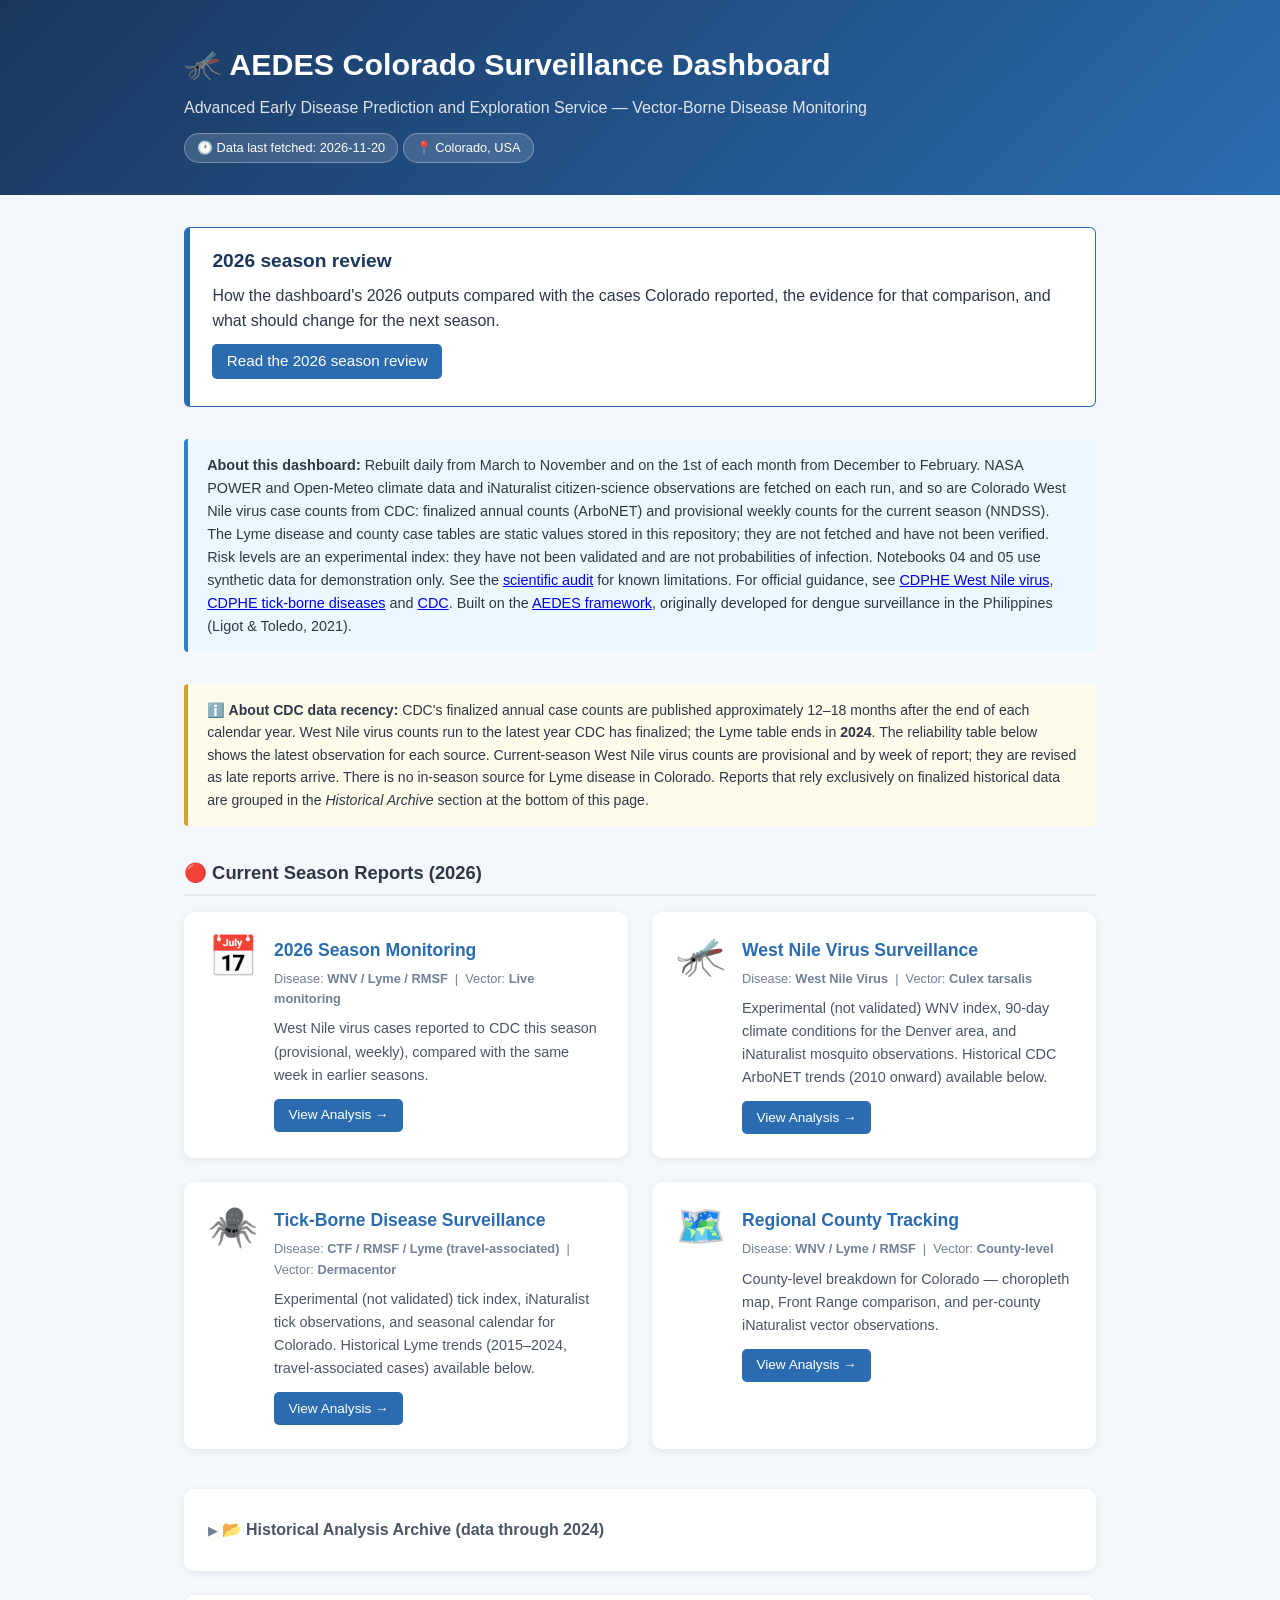
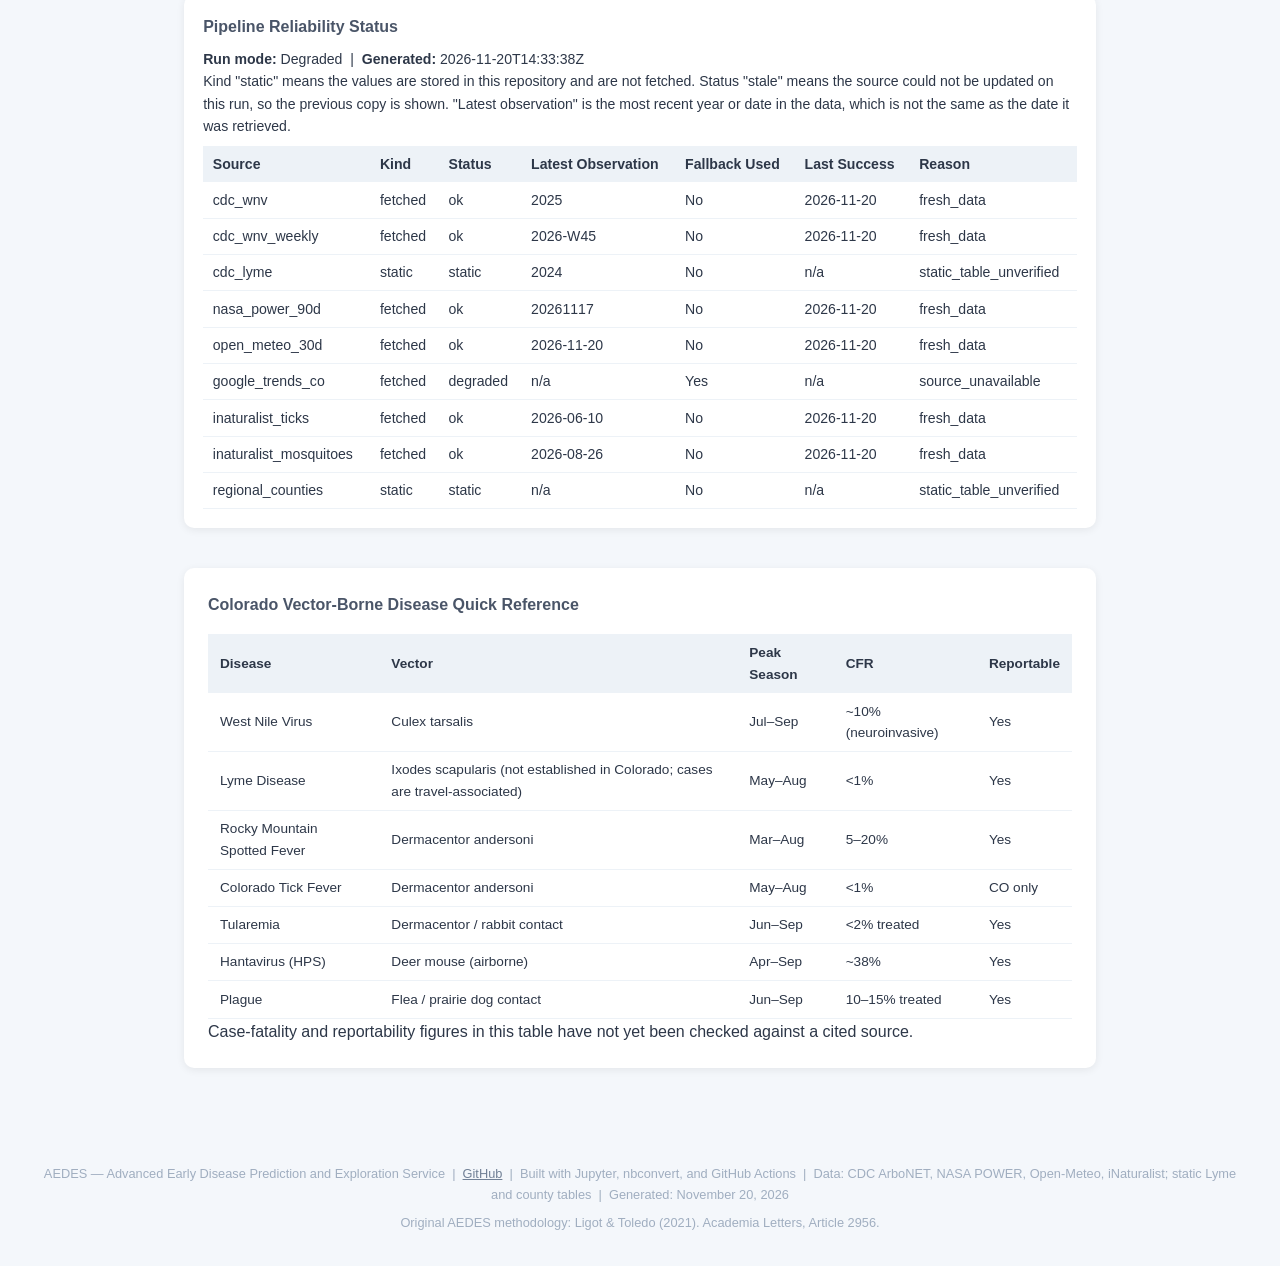
==== index.html @ 2377e475 "dashboard: automated update 236 [skip ci] cbe341d03da4ebc76ed6e91a0ad9309b06b47054" ====
<!DOCTYPE html>
<html lang="en">
<head>
  <meta charset="UTF-8">
  <meta name="viewport" content="width=device-width, initial-scale=1.0">
  <title>AEDES — Colorado Vector-Borne Disease Surveillance</title>
  <style>
    *, *::before, *::after { box-sizing: border-box; margin: 0; padding: 0; }

    body {
      font-family: -apple-system, BlinkMacSystemFont, 'Segoe UI', Roboto, sans-serif;
      background: #f4f7fb;
      color: #2d3748;
      line-height: 1.6;
    }

    header {
      background: linear-gradient(135deg, #1a365d 0%, #2b6cb0 100%);
      color: white;
      padding: 2.5rem 2rem 2rem;
    }
    header h1 { font-size: 1.9rem; font-weight: 700; }
    header p  { opacity: 0.85; margin-top: 0.4rem; font-size: 1rem; }
    .badge {
      display: inline-block;
      background: rgba(255,255,255,0.15);
      border: 1px solid rgba(255,255,255,0.3);
      border-radius: 20px;
      padding: 0.25rem 0.75rem;
      font-size: 0.8rem;
      margin-top: 0.75rem;
    }

    .container { max-width: 960px; margin: 0 auto; padding: 2rem 1.5rem; }

    .alert {
      background: #ebf8ff;
      border-left: 4px solid #3182ce;
      border-radius: 4px;
      padding: 0.9rem 1.2rem;
      margin-bottom: 2rem;
      font-size: 0.9rem;
    }

    .review-callout {
      background: white;
      border: 1px solid #2b6cb0;
      border-left-width: 6px;
      border-radius: 6px;
      padding: 1.1rem 1.4rem;
      margin-bottom: 2rem;
    }
    .review-callout h2 { font-size: 1.2rem; color: #1a365d; margin-bottom: 0.4rem; }
    .review-callout p { margin-bottom: 0.6rem; }
    .review-callout .btn { font-size: 0.95rem; }

    .data-note {
      background: #fffbeb;
      border-left: 4px solid #d69e2e;
      border-radius: 4px;
      padding: 0.9rem 1.2rem;
      margin-bottom: 2rem;
      font-size: 0.88rem;
    }

    .section-heading {
      font-size: 1.15rem;
      font-weight: 600;
      color: #2d3748;
      margin: 2rem 0 1rem;
      padding-bottom: 0.4rem;
      border-bottom: 2px solid #e2e8f0;
    }

    .grid { display: grid; grid-template-columns: repeat(auto-fill, minmax(400px, 1fr)); gap: 1.5rem; }

    .card {
      background: white;
      border-radius: 10px;
      box-shadow: 0 2px 8px rgba(0,0,0,0.07);
      display: flex;
      gap: 1rem;
      padding: 1.5rem;
      transition: box-shadow 0.2s;
    }
    .card:hover { box-shadow: 0 4px 16px rgba(0,0,0,0.13); }
    .card-archive { opacity: 0.88; border: 1px solid #e2e8f0; box-shadow: none; }
    .card-icon { font-size: 2.5rem; flex-shrink: 0; line-height: 1; }
    .card-body h2 { font-size: 1.1rem; margin-bottom: 0.3rem; }
    .card-body h2 a { color: #2b6cb0; text-decoration: none; }
    .card-body h2 a:hover { text-decoration: underline; }
    .card-body .meta { font-size: 0.8rem; color: #718096; margin-bottom: 0.5rem; }
    .card-body p { font-size: 0.9rem; color: #4a5568; margin-bottom: 0.75rem; }
    .archive-badge {
      display: inline-block;
      background: #faf5e4;
      border: 1px solid #d69e2e;
      border-radius: 12px;
      padding: 0.15rem 0.6rem;
      font-size: 0.78rem;
      color: #744210;
      margin-bottom: 0.5rem;
    }
    .btn {
      display: inline-block;
      background: #2b6cb0;
      color: white;
      padding: 0.35rem 0.9rem;
      border-radius: 5px;
      font-size: 0.85rem;
      text-decoration: none;
    }
    .btn:hover { background: #2c5282; }

    .no-data { color: #718096; font-style: italic; padding: 1rem 0; }

    .archive-section {
      margin-top: 2.5rem;
      background: white;
      border-radius: 10px;
      padding: 1.5rem;
      box-shadow: 0 2px 8px rgba(0,0,0,0.07);
    }
    .archive-section summary {
      cursor: pointer;
      list-style: none;
      padding: 0.25rem 0;
    }
    .archive-section summary::-webkit-details-marker { display: none; }
    .archive-section summary::before {
      content: '▶ ';
      font-size: 0.8em;
      color: #718096;
    }
    .archive-section[open] summary::before { content: '▼ '; }
    .archive-heading {
      display: inline;
      font-size: 1rem;
      font-weight: 600;
      color: #4a5568;
    }
    .archive-note {
      font-size: 0.85rem;
      color: #718096;
      margin: 0.75rem 0 1.25rem;
    }

    .disease-key {
      margin-top: 2.5rem;
      background: white;
      border-radius: 10px;
      padding: 1.5rem;
      box-shadow: 0 2px 8px rgba(0,0,0,0.07);
    }
    .reliability {
      margin-top: 1.5rem;
      background: white;
      border-radius: 10px;
      padding: 1.2rem;
      box-shadow: 0 2px 8px rgba(0,0,0,0.07);
      font-size: 0.88rem;
    }
    .reliability h3 { font-size: 1rem; margin-bottom: 0.5rem; color: #4a5568; }
    .reliability table { width: 100%; border-collapse: collapse; margin-top: 0.5rem; }
    .reliability th { background: #edf2f7; text-align: left; padding: 0.45rem 0.6rem; }
    .reliability td { padding: 0.4rem 0.6rem; border-bottom: 1px solid #edf2f7; }
    .disease-key h3 { font-size: 1rem; font-weight: 600; margin-bottom: 1rem; color: #4a5568; }
    .disease-key table { width: 100%; border-collapse: collapse; font-size: 0.85rem; }
    .disease-key th { background: #edf2f7; text-align: left; padding: 0.5rem 0.75rem; }
    .disease-key td { padding: 0.45rem 0.75rem; border-bottom: 1px solid #edf2f7; }

    footer {
      text-align: center;
      padding: 2rem;
      font-size: 0.8rem;
      color: #a0aec0;
      margin-top: 2rem;
    }
    footer a { color: #718096; }
  </style>
</head>
<body>

<header>
  <div class="container" style="padding-top:0; padding-bottom:0;">
    <h1>🦟 AEDES Colorado Surveillance Dashboard</h1>
    <p>Advanced Early Disease Prediction and Exploration Service — Vector-Borne Disease Monitoring</p>
    <span class="badge">🕐 Data last fetched: 2026-11-20</span>
    <span class="badge">📍 Colorado, USA</span>
  </div>
</header>

<div class="container">

  <section class="review-callout" aria-labelledby="season-review-heading">
    <h2 id="season-review-heading">2026 season review</h2>
    <p>How the dashboard's 2026 outputs compared with the cases Colorado reported, the evidence for
    that comparison, and what should change for the next season.</p>
    <p><a class="btn" href="2026-season-review.html">Read the 2026 season review</a></p>
  </section>

  <div class="alert">
    <strong>About this dashboard:</strong> Rebuilt daily from March to November and on the 1st of each month from December to February. NASA POWER and Open-Meteo climate data and
    iNaturalist citizen-science observations are fetched on each run, and so are Colorado West Nile virus
    case counts from CDC: finalized annual counts (ArboNET) and provisional weekly counts for the current
    season (NNDSS). The Lyme disease and county case tables are static values stored in this
    repository; they are not fetched and have not been verified.
    Risk levels are an experimental index: they have not been validated and are not probabilities of
    infection. Notebooks 04 and 05 use synthetic data for demonstration only.
    See the <a href="https://github.com/mgifford/aedesproject-uif/blob/main/docs/SCIENTIFIC-AUDIT.md">scientific audit</a> for known limitations.
    For official guidance, see
    <a href="https://cdphe.colorado.gov/communicable/animal-related-diseases/west-nile-virus">CDPHE West Nile virus</a>,
    <a href="https://cdphe.colorado.gov/communicable/animal-related-diseases/tick-borne-diseases">CDPHE tick-borne diseases</a>
    and <a href="https://www.cdc.gov/west-nile-virus/index.html">CDC</a>.
    Built on the <a href="https://github.com/mgifford/aedesproject-uif">AEDES framework</a>,
    originally developed for dengue surveillance in the Philippines (Ligot &amp; Toledo, 2021).
  </div>

  <div class="data-note">
    <strong>ℹ️ About CDC data recency:</strong>
    CDC's finalized annual case counts are published approximately 12–18 months after the end of each
    calendar year. West Nile virus counts run to the latest year CDC has finalized; the Lyme table ends in
    <strong>2024</strong>. The reliability table below shows the latest observation for each source.
    Current-season West Nile virus counts are provisional and by week of report; they are revised as late
    reports arrive. There is no in-season source for Lyme disease in Colorado.
    Reports that rely exclusively on finalized historical data are grouped in the
    <em>Historical Archive</em> section at the bottom of this page.
  </div>

  <h2 class="section-heading">🔴 Current Season Reports (2026)</h2>
  <div class="grid">
    
        <div class="card">
          <div class="card-icon">📅</div>
          <div class="card-body">
            <h2><a href="notebooks/06_current_season_monitoring.html">2026 Season Monitoring</a></h2>
            <p class="meta">Disease: <strong>WNV / Lyme / RMSF</strong> &nbsp;|&nbsp; Vector: <strong>Live monitoring</strong></p>
            
            <p>West Nile virus cases reported to CDC this season (provisional, weekly), compared with the same week in earlier seasons.</p>
            <a href="notebooks/06_current_season_monitoring.html" class="btn">View Analysis →</a>
          </div>
        </div>

        <div class="card">
          <div class="card-icon">🦟</div>
          <div class="card-body">
            <h2><a href="notebooks/01_west_nile_virus_surveillance.html">West Nile Virus Surveillance</a></h2>
            <p class="meta">Disease: <strong>West Nile Virus</strong> &nbsp;|&nbsp; Vector: <strong>Culex tarsalis</strong></p>
            
            <p>Experimental (not validated) WNV index, 90-day climate conditions for the Denver area, and iNaturalist mosquito observations. Historical CDC ArboNET trends (2010 onward) available below.</p>
            <a href="notebooks/01_west_nile_virus_surveillance.html" class="btn">View Analysis →</a>
          </div>
        </div>

        <div class="card">
          <div class="card-icon">🕷️</div>
          <div class="card-body">
            <h2><a href="notebooks/02_tick_disease_surveillance.html">Tick-Borne Disease Surveillance</a></h2>
            <p class="meta">Disease: <strong>CTF / RMSF / Lyme (travel-associated)</strong> &nbsp;|&nbsp; Vector: <strong>Dermacentor</strong></p>
            
            <p>Experimental (not validated) tick index, iNaturalist tick observations, and seasonal calendar for Colorado. Historical Lyme trends (2015–2024, travel-associated cases) available below.</p>
            <a href="notebooks/02_tick_disease_surveillance.html" class="btn">View Analysis →</a>
          </div>
        </div>

        <div class="card">
          <div class="card-icon">🗺️</div>
          <div class="card-body">
            <h2><a href="notebooks/07_regional_tracking.html">Regional County Tracking</a></h2>
            <p class="meta">Disease: <strong>WNV / Lyme / RMSF</strong> &nbsp;|&nbsp; Vector: <strong>County-level</strong></p>
            
            <p>County-level breakdown for Colorado — choropleth map, Front Range comparison, and per-county iNaturalist vector observations.</p>
            <a href="notebooks/07_regional_tracking.html" class="btn">View Analysis →</a>
          </div>
        </div>
  </div>

  
  <section aria-label="Historical analysis archive">
    <details class="archive-section">
      <summary>
        <h2 class="archive-heading">📂 Historical Analysis Archive (data through 2024)</h2>
      </summary>
      <p class="archive-note">
        These notebooks use CDC finalized annual case data, which is published with a 12–18 month lag.
        The most recent finalized year is <strong>2024</strong>.
        They are preserved here for historical context and methodological reference.
      </p>
      <div class="grid">
        
        <div class="card  card-archive">
          <div class="card-icon">🌡️</div>
          <div class="card-body">
            <h2><a href="notebooks/04_climate_disease_correlation.html">Climate–Disease Correlation</a></h2>
            <p class="meta">Disease: <strong>WNV / Lyme</strong> &nbsp;|&nbsp; Vector: <strong>Climate-driven</strong></p>
            <span class="archive-badge">📂 Historical data (through 2024)</span>
            <p>Feature engineering with Growing Degree Days, winter survival risk, and correlation between climate variables and disease incidence.</p>
            <a href="notebooks/04_climate_disease_correlation.html" class="btn">View Analysis →</a>
          </div>
        </div>

        <div class="card  card-archive">
          <div class="card-icon">📈</div>
          <div class="card-body">
            <h2><a href="notebooks/05_climate_change_impact_analysis.html">Climate Change Impact Analysis</a></h2>
            <p class="meta">Disease: <strong>WNV / Lyme / RMSF</strong> &nbsp;|&nbsp; Vector: <strong>Multi-vector</strong></p>
            <span class="archive-badge">📂 Historical data (through 2024)</span>
            <p>Long-term climate trends, projected vector range expansion, and future risk scoring under warming scenarios.</p>
            <a href="notebooks/05_climate_change_impact_analysis.html" class="btn">View Analysis →</a>
          </div>
        </div>

        <div class="card  card-archive">
          <div class="card-icon">📊</div>
          <div class="card-body">
            <h2><a href="notebooks/09_model_validation_report.html">09 Model Validation Report</a></h2>
            <p class="meta">Disease: <strong>Unknown</strong> &nbsp;|&nbsp; Vector: <strong>Unknown</strong></p>
            <span class="archive-badge">📂 Historical data (through 2024)</span>
            <p>Surveillance analysis notebook.</p>
            <a href="notebooks/09_model_validation_report.html" class="btn">View Analysis →</a>
          </div>
        </div>

        <div class="card  card-archive">
          <div class="card-icon">📊</div>
          <div class="card-body">
            <h2><a href="notebooks/08_comprehensive_surveillance_dashboard.html">08 Comprehensive Surveillance Dashboard</a></h2>
            <p class="meta">Disease: <strong>Unknown</strong> &nbsp;|&nbsp; Vector: <strong>Unknown</strong></p>
            <span class="archive-badge">📂 Historical data (through 2024)</span>
            <p>Surveillance analysis notebook.</p>
            <a href="notebooks/08_comprehensive_surveillance_dashboard.html" class="btn">View Analysis →</a>
          </div>
        </div>

        <div class="card  card-archive">
          <div class="card-icon">📊</div>
          <div class="card-body">
            <h2><a href="notebooks/03_multi_disease_dashboard.html">03 Multi Disease Dashboard</a></h2>
            <p class="meta">Disease: <strong>Unknown</strong> &nbsp;|&nbsp; Vector: <strong>Unknown</strong></p>
            <span class="archive-badge">📂 Historical data (through 2024)</span>
            <p>Surveillance analysis notebook.</p>
            <a href="notebooks/03_multi_disease_dashboard.html" class="btn">View Analysis →</a>
          </div>
        </div>
      </div>
    </details>
  </section>


  
  <div class="reliability">
    <h3>Pipeline Reliability Status</h3>
    <p><strong>Run mode:</strong> Degraded &nbsp;|&nbsp; <strong>Generated:</strong> 2026-11-20T14:33:38Z</p>
    <p>Kind "static" means the values are stored in this repository and are not fetched. Status "stale" means
    the source could not be updated on this run, so the previous copy is shown. "Latest observation" is the
    most recent year or date in the data, which is not the same as the date it was retrieved.</p>
    <table>
      <thead>
        <tr>
          <th>Source</th>
          <th>Kind</th>
          <th>Status</th>
          <th>Latest Observation</th>
          <th>Fallback Used</th>
          <th>Last Success</th>
          <th>Reason</th>
        </tr>
      </thead>
      <tbody>
        <tr><td>cdc_wnv</td><td>fetched</td><td>ok</td><td>2025</td><td>No</td><td>2026-11-20</td><td>fresh_data</td></tr>
<tr><td>cdc_wnv_weekly</td><td>fetched</td><td>ok</td><td>2026-W45</td><td>No</td><td>2026-11-20</td><td>fresh_data</td></tr>
<tr><td>cdc_lyme</td><td>static</td><td>static</td><td>2024</td><td>No</td><td>n/a</td><td>static_table_unverified</td></tr>
<tr><td>nasa_power_90d</td><td>fetched</td><td>ok</td><td>20261117</td><td>No</td><td>2026-11-20</td><td>fresh_data</td></tr>
<tr><td>open_meteo_30d</td><td>fetched</td><td>ok</td><td>2026-11-20</td><td>No</td><td>2026-11-20</td><td>fresh_data</td></tr>
<tr><td>google_trends_co</td><td>fetched</td><td>degraded</td><td>n/a</td><td>Yes</td><td>n/a</td><td>source_unavailable</td></tr>
<tr><td>inaturalist_ticks</td><td>fetched</td><td>ok</td><td>2026-06-10</td><td>No</td><td>2026-11-20</td><td>fresh_data</td></tr>
<tr><td>inaturalist_mosquitoes</td><td>fetched</td><td>ok</td><td>2026-08-26</td><td>No</td><td>2026-11-20</td><td>fresh_data</td></tr>
<tr><td>regional_counties</td><td>static</td><td>static</td><td>n/a</td><td>No</td><td>n/a</td><td>static_table_unverified</td></tr>
      </tbody>
    </table>
  </div>


  <div class="disease-key">
    <h3>Colorado Vector-Borne Disease Quick Reference</h3>
    <table>
      <thead>
        <tr>
          <th>Disease</th>
          <th>Vector</th>
          <th>Peak Season</th>
          <th>CFR</th>
          <th>Reportable</th>
        </tr>
      </thead>
      <tbody>
        <tr><td>West Nile Virus</td><td>Culex tarsalis</td><td>Jul–Sep</td><td>~10% (neuroinvasive)</td><td>Yes</td></tr>
        <tr><td>Lyme Disease</td><td>Ixodes scapularis (not established in Colorado; cases are travel-associated)</td><td>May–Aug</td><td>&lt;1%</td><td>Yes</td></tr>
        <tr><td>Rocky Mountain Spotted Fever</td><td>Dermacentor andersoni</td><td>Mar–Aug</td><td>5–20%</td><td>Yes</td></tr>
        <tr><td>Colorado Tick Fever</td><td>Dermacentor andersoni</td><td>May–Aug</td><td>&lt;1%</td><td>CO only</td></tr>
        <tr><td>Tularemia</td><td>Dermacentor / rabbit contact</td><td>Jun–Sep</td><td>&lt;2% treated</td><td>Yes</td></tr>
        <tr><td>Hantavirus (HPS)</td><td>Deer mouse (airborne)</td><td>Apr–Sep</td><td>~38%</td><td>Yes</td></tr>
        <tr><td>Plague</td><td>Flea / prairie dog contact</td><td>Jun–Sep</td><td>10–15% treated</td><td>Yes</td></tr>
      </tbody>
    </table>
    <p>Case-fatality and reportability figures in this table have not yet been checked against a cited source.</p>
  </div>

</div>

<footer>
  <p>
    AEDES — Advanced Early Disease Prediction and Exploration Service &nbsp;|&nbsp;
    <a href="https://github.com/mgifford/aedesproject-uif">GitHub</a> &nbsp;|&nbsp;
    Built with Jupyter, nbconvert, and GitHub Actions &nbsp;|&nbsp;
    Data: CDC ArboNET, NASA POWER, Open-Meteo, iNaturalist; static Lyme and county tables &nbsp;|&nbsp;
    Generated: November 20, 2026
  </p>
  <p style="margin-top:0.5rem;">
    Original AEDES methodology: Ligot &amp; Toledo (2021). Academia Letters, Article 2956.
  </p>
</footer>

</body>
</html>
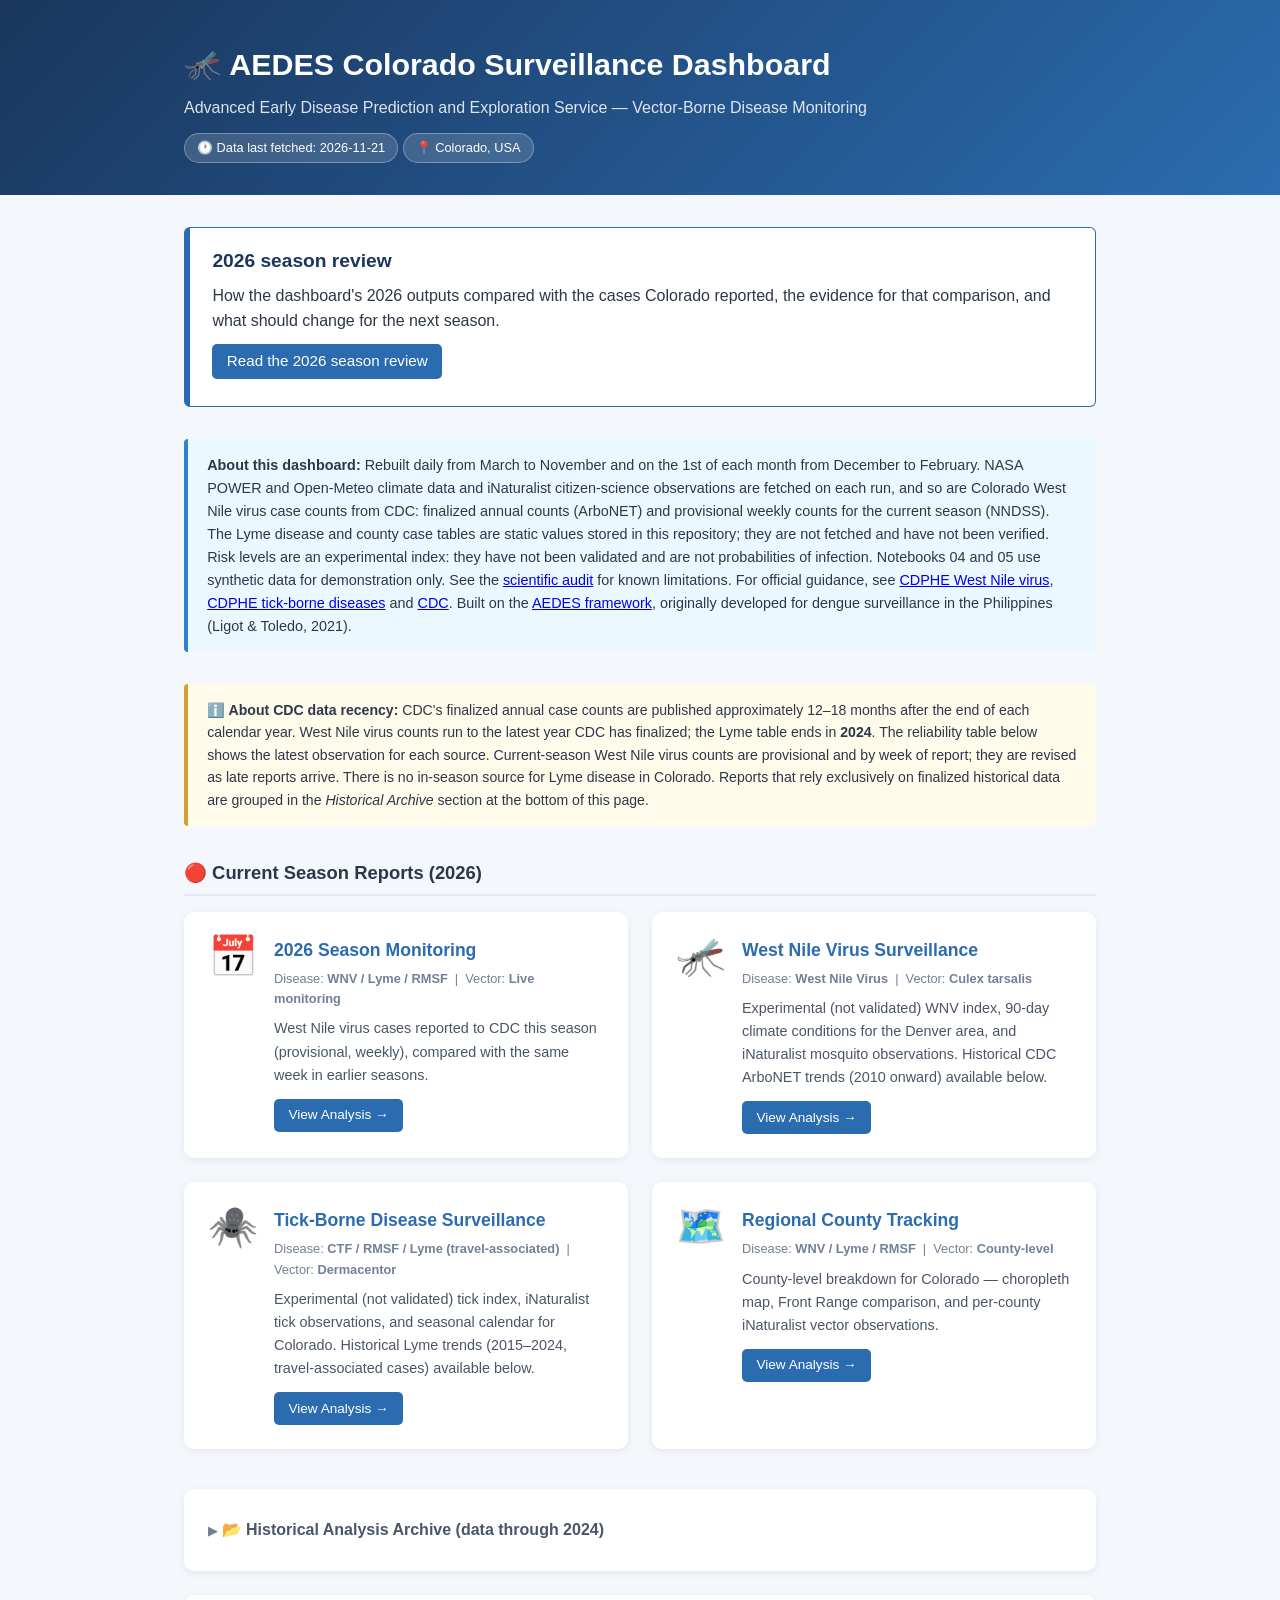
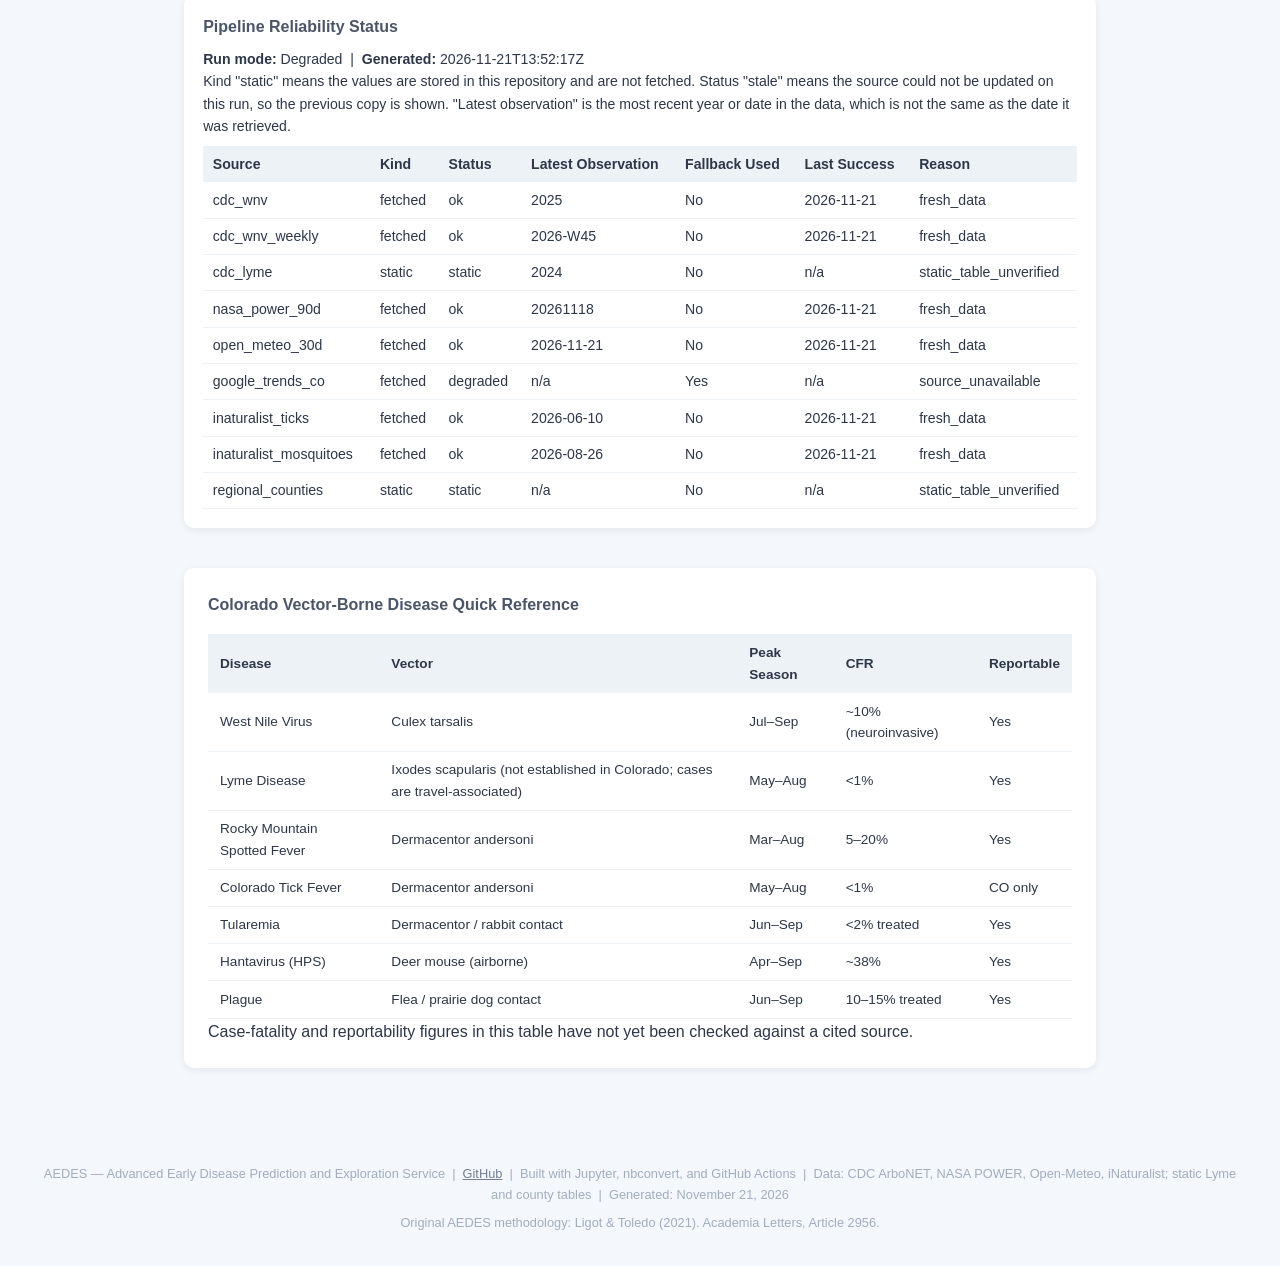
==== commit d9aba809: "dashboard: automated update 237 [skip ci] 243abec90b4375eb1d9e119121f87f384f97b329" ====
--- a/index.html
+++ b/index.html
@@ -185,7 +185,7 @@
   <div class="container" style="padding-top:0; padding-bottom:0;">
     <h1>🦟 AEDES Colorado Surveillance Dashboard</h1>
     <p>Advanced Early Disease Prediction and Exploration Service — Vector-Borne Disease Monitoring</p>
-    <span class="badge">🕐 Data last fetched: 2026-11-20</span>
+    <span class="badge">🕐 Data last fetched: 2026-11-21</span>
     <span class="badge">📍 Colorado, USA</span>
   </div>
 </header>
@@ -313,6 +313,28 @@
         <div class="card  card-archive">
           <div class="card-icon">📊</div>
           <div class="card-body">
+            <h2><a href="notebooks/03_multi_disease_dashboard.html">03 Multi Disease Dashboard</a></h2>
+            <p class="meta">Disease: <strong>Unknown</strong> &nbsp;|&nbsp; Vector: <strong>Unknown</strong></p>
+            <span class="archive-badge">📂 Historical data (through 2024)</span>
+            <p>Surveillance analysis notebook.</p>
+            <a href="notebooks/03_multi_disease_dashboard.html" class="btn">View Analysis →</a>
+          </div>
+        </div>
+
+        <div class="card  card-archive">
+          <div class="card-icon">📊</div>
+          <div class="card-body">
+            <h2><a href="notebooks/08_comprehensive_surveillance_dashboard.html">08 Comprehensive Surveillance Dashboard</a></h2>
+            <p class="meta">Disease: <strong>Unknown</strong> &nbsp;|&nbsp; Vector: <strong>Unknown</strong></p>
+            <span class="archive-badge">📂 Historical data (through 2024)</span>
+            <p>Surveillance analysis notebook.</p>
+            <a href="notebooks/08_comprehensive_surveillance_dashboard.html" class="btn">View Analysis →</a>
+          </div>
+        </div>
+
+        <div class="card  card-archive">
+          <div class="card-icon">📊</div>
+          <div class="card-body">
             <h2><a href="notebooks/09_model_validation_report.html">09 Model Validation Report</a></h2>
             <p class="meta">Disease: <strong>Unknown</strong> &nbsp;|&nbsp; Vector: <strong>Unknown</strong></p>
             <span class="archive-badge">📂 Historical data (through 2024)</span>
@@ -320,28 +342,6 @@
             <a href="notebooks/09_model_validation_report.html" class="btn">View Analysis →</a>
           </div>
         </div>
-
-        <div class="card  card-archive">
-          <div class="card-icon">📊</div>
-          <div class="card-body">
-            <h2><a href="notebooks/08_comprehensive_surveillance_dashboard.html">08 Comprehensive Surveillance Dashboard</a></h2>
-            <p class="meta">Disease: <strong>Unknown</strong> &nbsp;|&nbsp; Vector: <strong>Unknown</strong></p>
-            <span class="archive-badge">📂 Historical data (through 2024)</span>
-            <p>Surveillance analysis notebook.</p>
-            <a href="notebooks/08_comprehensive_surveillance_dashboard.html" class="btn">View Analysis →</a>
-          </div>
-        </div>
-
-        <div class="card  card-archive">
-          <div class="card-icon">📊</div>
-          <div class="card-body">
-            <h2><a href="notebooks/03_multi_disease_dashboard.html">03 Multi Disease Dashboard</a></h2>
-            <p class="meta">Disease: <strong>Unknown</strong> &nbsp;|&nbsp; Vector: <strong>Unknown</strong></p>
-            <span class="archive-badge">📂 Historical data (through 2024)</span>
-            <p>Surveillance analysis notebook.</p>
-            <a href="notebooks/03_multi_disease_dashboard.html" class="btn">View Analysis →</a>
-          </div>
-        </div>
       </div>
     </details>
   </section>
@@ -350,7 +350,7 @@
   
   <div class="reliability">
     <h3>Pipeline Reliability Status</h3>
-    <p><strong>Run mode:</strong> Degraded &nbsp;|&nbsp; <strong>Generated:</strong> 2026-11-20T14:33:38Z</p>
+    <p><strong>Run mode:</strong> Degraded &nbsp;|&nbsp; <strong>Generated:</strong> 2026-11-21T13:52:17Z</p>
     <p>Kind "static" means the values are stored in this repository and are not fetched. Status "stale" means
     the source could not be updated on this run, so the previous copy is shown. "Latest observation" is the
     most recent year or date in the data, which is not the same as the date it was retrieved.</p>
@@ -367,14 +367,14 @@
         </tr>
       </thead>
       <tbody>
-        <tr><td>cdc_wnv</td><td>fetched</td><td>ok</td><td>2025</td><td>No</td><td>2026-11-20</td><td>fresh_data</td></tr>
-<tr><td>cdc_wnv_weekly</td><td>fetched</td><td>ok</td><td>2026-W45</td><td>No</td><td>2026-11-20</td><td>fresh_data</td></tr>
+        <tr><td>cdc_wnv</td><td>fetched</td><td>ok</td><td>2025</td><td>No</td><td>2026-11-21</td><td>fresh_data</td></tr>
+<tr><td>cdc_wnv_weekly</td><td>fetched</td><td>ok</td><td>2026-W45</td><td>No</td><td>2026-11-21</td><td>fresh_data</td></tr>
 <tr><td>cdc_lyme</td><td>static</td><td>static</td><td>2024</td><td>No</td><td>n/a</td><td>static_table_unverified</td></tr>
-<tr><td>nasa_power_90d</td><td>fetched</td><td>ok</td><td>20261117</td><td>No</td><td>2026-11-20</td><td>fresh_data</td></tr>
-<tr><td>open_meteo_30d</td><td>fetched</td><td>ok</td><td>2026-11-20</td><td>No</td><td>2026-11-20</td><td>fresh_data</td></tr>
+<tr><td>nasa_power_90d</td><td>fetched</td><td>ok</td><td>20261118</td><td>No</td><td>2026-11-21</td><td>fresh_data</td></tr>
+<tr><td>open_meteo_30d</td><td>fetched</td><td>ok</td><td>2026-11-21</td><td>No</td><td>2026-11-21</td><td>fresh_data</td></tr>
 <tr><td>google_trends_co</td><td>fetched</td><td>degraded</td><td>n/a</td><td>Yes</td><td>n/a</td><td>source_unavailable</td></tr>
-<tr><td>inaturalist_ticks</td><td>fetched</td><td>ok</td><td>2026-06-10</td><td>No</td><td>2026-11-20</td><td>fresh_data</td></tr>
-<tr><td>inaturalist_mosquitoes</td><td>fetched</td><td>ok</td><td>2026-08-26</td><td>No</td><td>2026-11-20</td><td>fresh_data</td></tr>
+<tr><td>inaturalist_ticks</td><td>fetched</td><td>ok</td><td>2026-06-10</td><td>No</td><td>2026-11-21</td><td>fresh_data</td></tr>
+<tr><td>inaturalist_mosquitoes</td><td>fetched</td><td>ok</td><td>2026-08-26</td><td>No</td><td>2026-11-21</td><td>fresh_data</td></tr>
 <tr><td>regional_counties</td><td>static</td><td>static</td><td>n/a</td><td>No</td><td>n/a</td><td>static_table_unverified</td></tr>
       </tbody>
     </table>
@@ -414,7 +414,7 @@
     <a href="https://github.com/mgifford/aedesproject-uif">GitHub</a> &nbsp;|&nbsp;
     Built with Jupyter, nbconvert, and GitHub Actions &nbsp;|&nbsp;
     Data: CDC ArboNET, NASA POWER, Open-Meteo, iNaturalist; static Lyme and county tables &nbsp;|&nbsp;
-    Generated: November 20, 2026
+    Generated: November 21, 2026
   </p>
   <p style="margin-top:0.5rem;">
     Original AEDES methodology: Ligot &amp; Toledo (2021). Academia Letters, Article 2956.
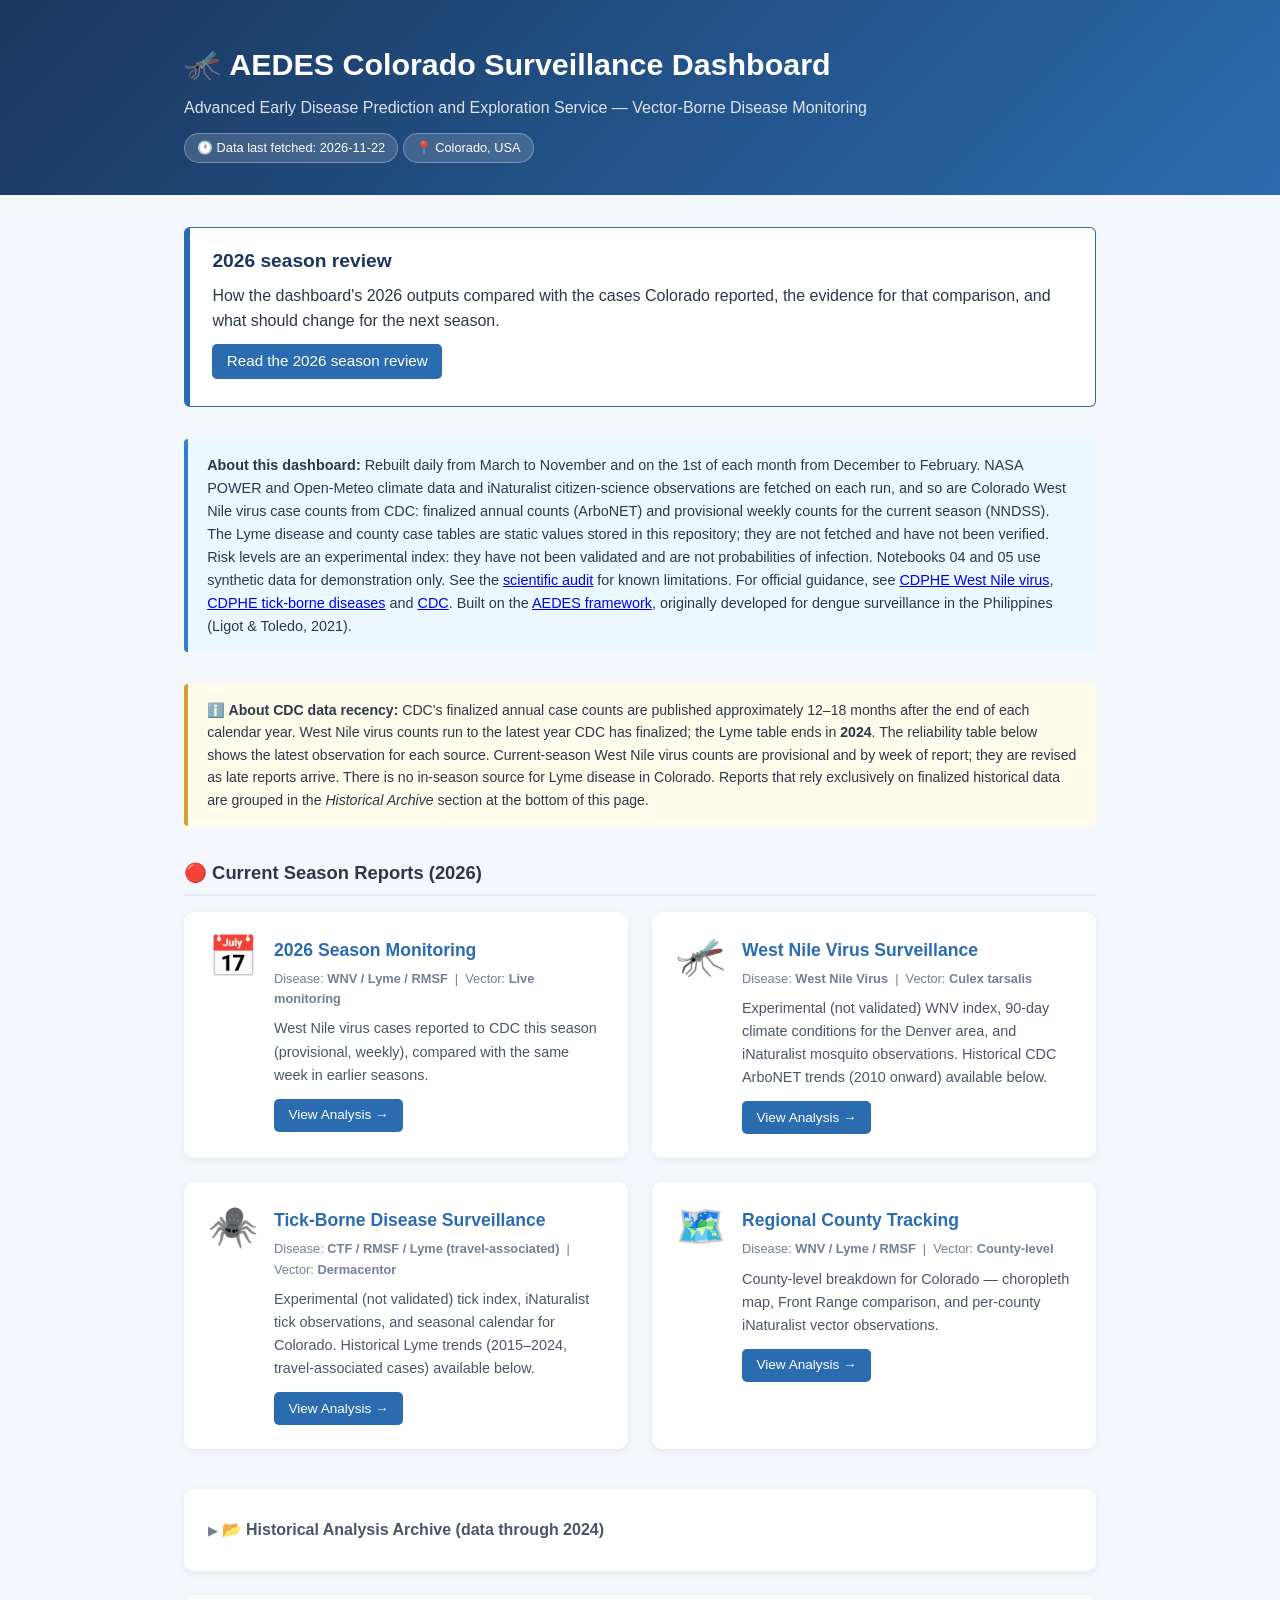
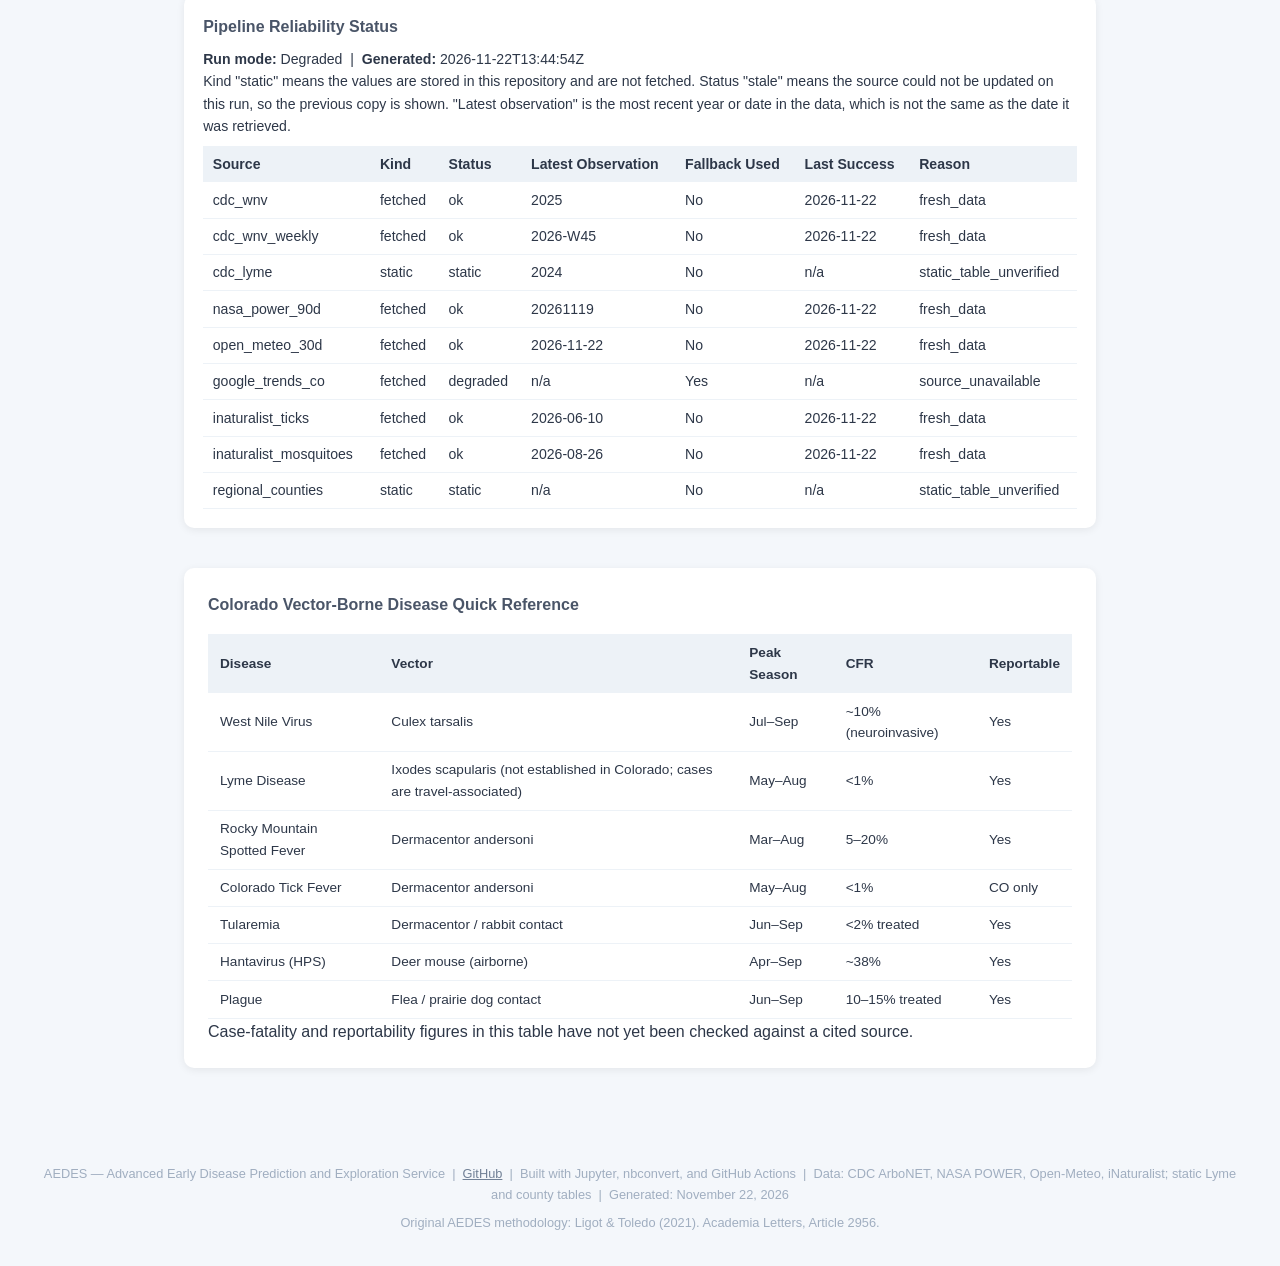
==== commit 9c935da0: "dashboard: automated update 238 [skip ci] 243abec90b4375eb1d9e119121f87f384f97b329" ====
--- a/index.html
+++ b/index.html
@@ -185,7 +185,7 @@
   <div class="container" style="padding-top:0; padding-bottom:0;">
     <h1>🦟 AEDES Colorado Surveillance Dashboard</h1>
     <p>Advanced Early Disease Prediction and Exploration Service — Vector-Borne Disease Monitoring</p>
-    <span class="badge">🕐 Data last fetched: 2026-11-21</span>
+    <span class="badge">🕐 Data last fetched: 2026-11-22</span>
     <span class="badge">📍 Colorado, USA</span>
   </div>
 </header>
@@ -350,7 +350,7 @@
   
   <div class="reliability">
     <h3>Pipeline Reliability Status</h3>
-    <p><strong>Run mode:</strong> Degraded &nbsp;|&nbsp; <strong>Generated:</strong> 2026-11-21T13:52:17Z</p>
+    <p><strong>Run mode:</strong> Degraded &nbsp;|&nbsp; <strong>Generated:</strong> 2026-11-22T13:44:54Z</p>
     <p>Kind "static" means the values are stored in this repository and are not fetched. Status "stale" means
     the source could not be updated on this run, so the previous copy is shown. "Latest observation" is the
     most recent year or date in the data, which is not the same as the date it was retrieved.</p>
@@ -367,14 +367,14 @@
         </tr>
       </thead>
       <tbody>
-        <tr><td>cdc_wnv</td><td>fetched</td><td>ok</td><td>2025</td><td>No</td><td>2026-11-21</td><td>fresh_data</td></tr>
-<tr><td>cdc_wnv_weekly</td><td>fetched</td><td>ok</td><td>2026-W45</td><td>No</td><td>2026-11-21</td><td>fresh_data</td></tr>
+        <tr><td>cdc_wnv</td><td>fetched</td><td>ok</td><td>2025</td><td>No</td><td>2026-11-22</td><td>fresh_data</td></tr>
+<tr><td>cdc_wnv_weekly</td><td>fetched</td><td>ok</td><td>2026-W45</td><td>No</td><td>2026-11-22</td><td>fresh_data</td></tr>
 <tr><td>cdc_lyme</td><td>static</td><td>static</td><td>2024</td><td>No</td><td>n/a</td><td>static_table_unverified</td></tr>
-<tr><td>nasa_power_90d</td><td>fetched</td><td>ok</td><td>20261118</td><td>No</td><td>2026-11-21</td><td>fresh_data</td></tr>
-<tr><td>open_meteo_30d</td><td>fetched</td><td>ok</td><td>2026-11-21</td><td>No</td><td>2026-11-21</td><td>fresh_data</td></tr>
+<tr><td>nasa_power_90d</td><td>fetched</td><td>ok</td><td>20261119</td><td>No</td><td>2026-11-22</td><td>fresh_data</td></tr>
+<tr><td>open_meteo_30d</td><td>fetched</td><td>ok</td><td>2026-11-22</td><td>No</td><td>2026-11-22</td><td>fresh_data</td></tr>
 <tr><td>google_trends_co</td><td>fetched</td><td>degraded</td><td>n/a</td><td>Yes</td><td>n/a</td><td>source_unavailable</td></tr>
-<tr><td>inaturalist_ticks</td><td>fetched</td><td>ok</td><td>2026-06-10</td><td>No</td><td>2026-11-21</td><td>fresh_data</td></tr>
-<tr><td>inaturalist_mosquitoes</td><td>fetched</td><td>ok</td><td>2026-08-26</td><td>No</td><td>2026-11-21</td><td>fresh_data</td></tr>
+<tr><td>inaturalist_ticks</td><td>fetched</td><td>ok</td><td>2026-06-10</td><td>No</td><td>2026-11-22</td><td>fresh_data</td></tr>
+<tr><td>inaturalist_mosquitoes</td><td>fetched</td><td>ok</td><td>2026-08-26</td><td>No</td><td>2026-11-22</td><td>fresh_data</td></tr>
 <tr><td>regional_counties</td><td>static</td><td>static</td><td>n/a</td><td>No</td><td>n/a</td><td>static_table_unverified</td></tr>
       </tbody>
     </table>
@@ -414,7 +414,7 @@
     <a href="https://github.com/mgifford/aedesproject-uif">GitHub</a> &nbsp;|&nbsp;
     Built with Jupyter, nbconvert, and GitHub Actions &nbsp;|&nbsp;
     Data: CDC ArboNET, NASA POWER, Open-Meteo, iNaturalist; static Lyme and county tables &nbsp;|&nbsp;
-    Generated: November 21, 2026
+    Generated: November 22, 2026
   </p>
   <p style="margin-top:0.5rem;">
     Original AEDES methodology: Ligot &amp; Toledo (2021). Academia Letters, Article 2956.
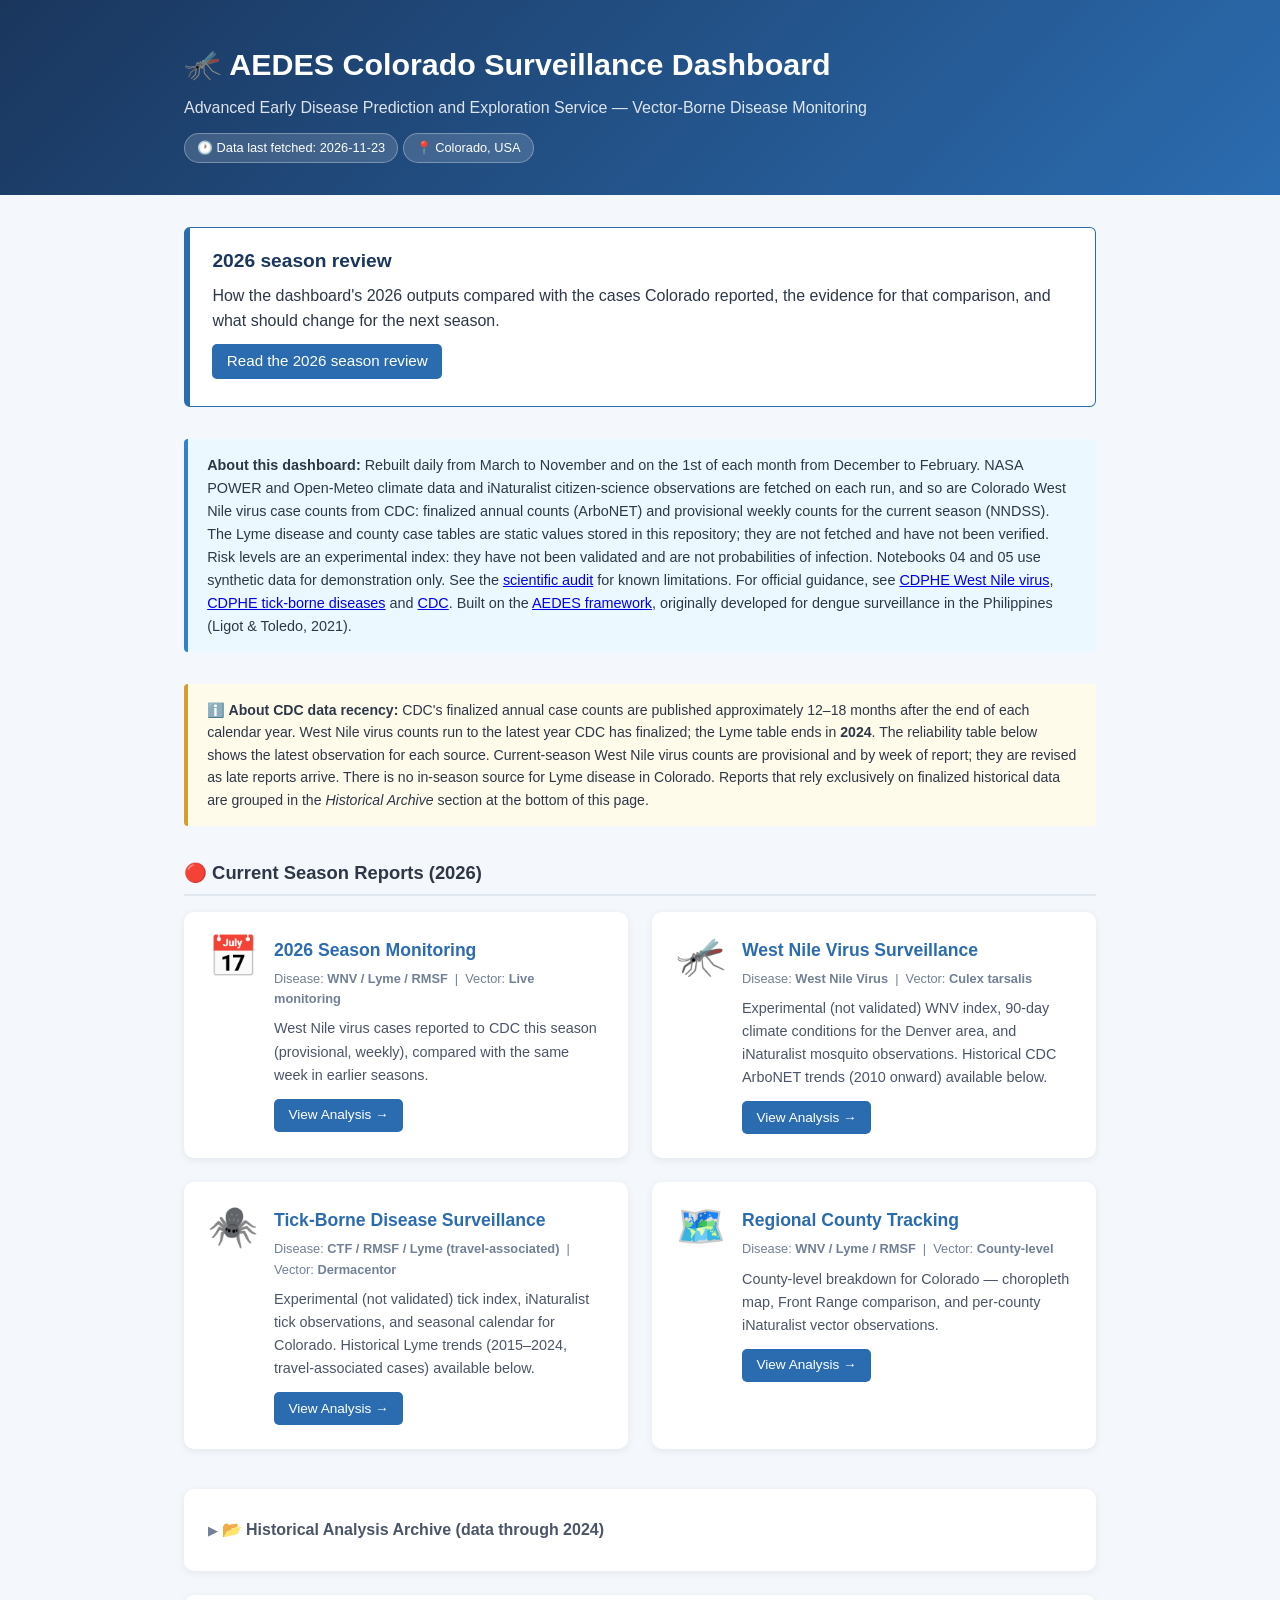
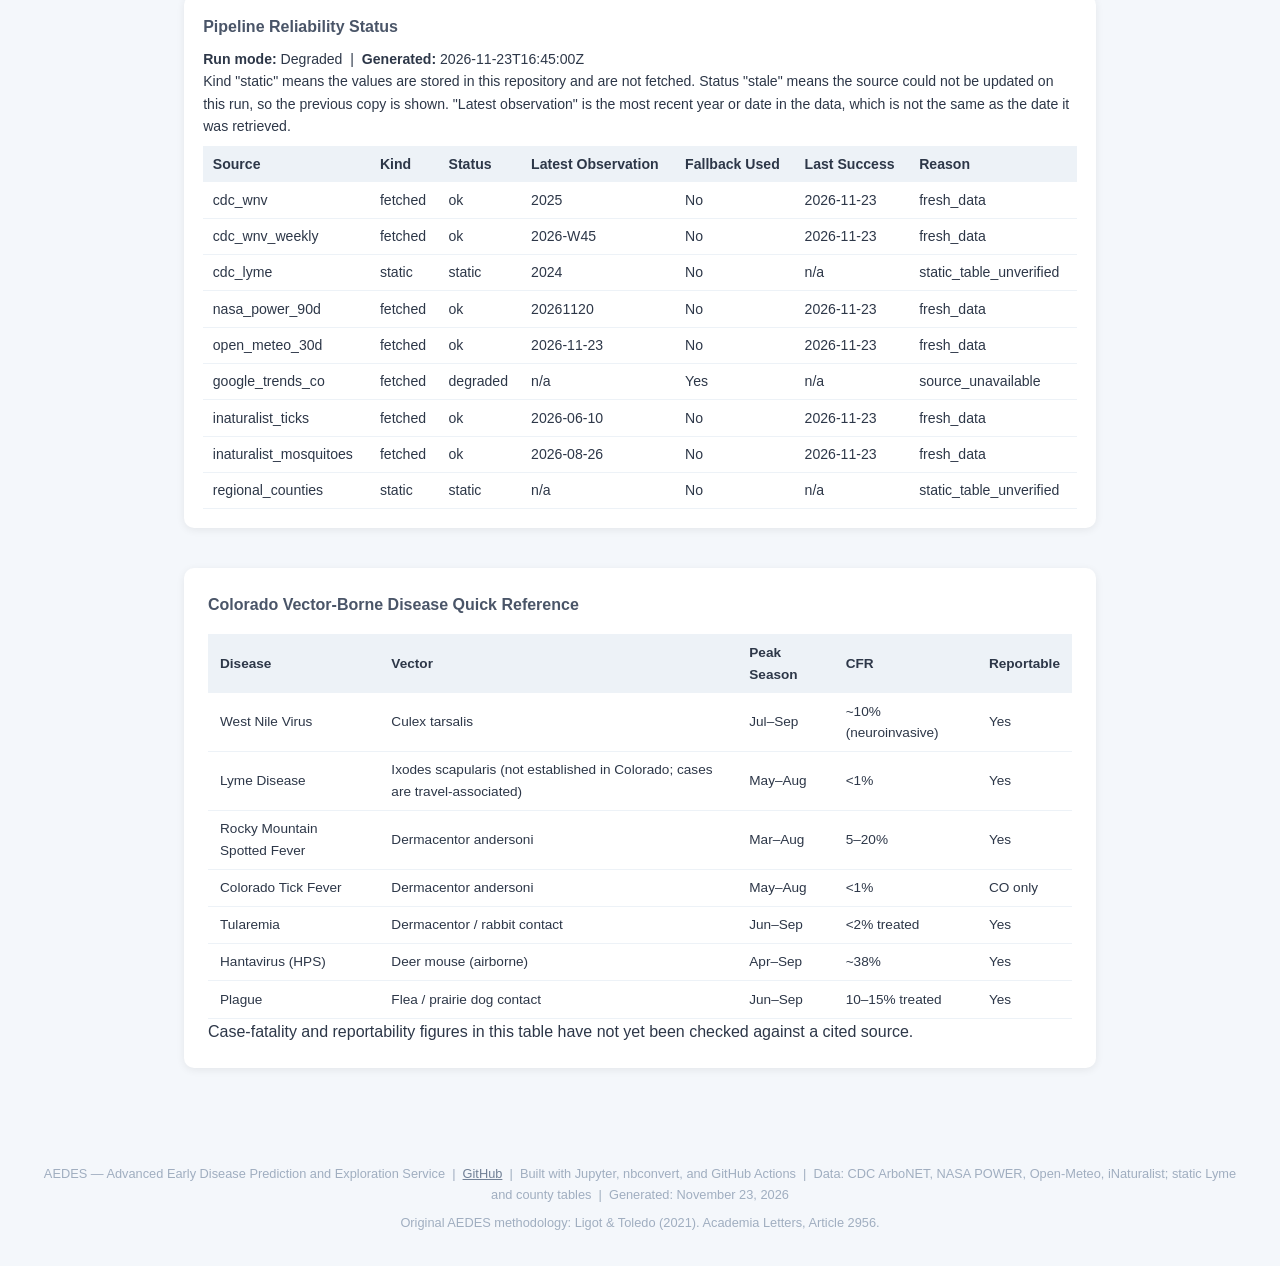
==== commit dbbb9735: "dashboard: automated update 239 [skip ci] 243abec90b4375eb1d9e119121f87f384f97b329" ====
--- a/index.html
+++ b/index.html
@@ -185,7 +185,7 @@
   <div class="container" style="padding-top:0; padding-bottom:0;">
     <h1>🦟 AEDES Colorado Surveillance Dashboard</h1>
     <p>Advanced Early Disease Prediction and Exploration Service — Vector-Borne Disease Monitoring</p>
-    <span class="badge">🕐 Data last fetched: 2026-11-22</span>
+    <span class="badge">🕐 Data last fetched: 2026-11-23</span>
     <span class="badge">📍 Colorado, USA</span>
   </div>
 </header>
@@ -350,7 +350,7 @@
   
   <div class="reliability">
     <h3>Pipeline Reliability Status</h3>
-    <p><strong>Run mode:</strong> Degraded &nbsp;|&nbsp; <strong>Generated:</strong> 2026-11-22T13:44:54Z</p>
+    <p><strong>Run mode:</strong> Degraded &nbsp;|&nbsp; <strong>Generated:</strong> 2026-11-23T16:45:00Z</p>
     <p>Kind "static" means the values are stored in this repository and are not fetched. Status "stale" means
     the source could not be updated on this run, so the previous copy is shown. "Latest observation" is the
     most recent year or date in the data, which is not the same as the date it was retrieved.</p>
@@ -367,14 +367,14 @@
         </tr>
       </thead>
       <tbody>
-        <tr><td>cdc_wnv</td><td>fetched</td><td>ok</td><td>2025</td><td>No</td><td>2026-11-22</td><td>fresh_data</td></tr>
-<tr><td>cdc_wnv_weekly</td><td>fetched</td><td>ok</td><td>2026-W45</td><td>No</td><td>2026-11-22</td><td>fresh_data</td></tr>
+        <tr><td>cdc_wnv</td><td>fetched</td><td>ok</td><td>2025</td><td>No</td><td>2026-11-23</td><td>fresh_data</td></tr>
+<tr><td>cdc_wnv_weekly</td><td>fetched</td><td>ok</td><td>2026-W45</td><td>No</td><td>2026-11-23</td><td>fresh_data</td></tr>
 <tr><td>cdc_lyme</td><td>static</td><td>static</td><td>2024</td><td>No</td><td>n/a</td><td>static_table_unverified</td></tr>
-<tr><td>nasa_power_90d</td><td>fetched</td><td>ok</td><td>20261119</td><td>No</td><td>2026-11-22</td><td>fresh_data</td></tr>
-<tr><td>open_meteo_30d</td><td>fetched</td><td>ok</td><td>2026-11-22</td><td>No</td><td>2026-11-22</td><td>fresh_data</td></tr>
+<tr><td>nasa_power_90d</td><td>fetched</td><td>ok</td><td>20261120</td><td>No</td><td>2026-11-23</td><td>fresh_data</td></tr>
+<tr><td>open_meteo_30d</td><td>fetched</td><td>ok</td><td>2026-11-23</td><td>No</td><td>2026-11-23</td><td>fresh_data</td></tr>
 <tr><td>google_trends_co</td><td>fetched</td><td>degraded</td><td>n/a</td><td>Yes</td><td>n/a</td><td>source_unavailable</td></tr>
-<tr><td>inaturalist_ticks</td><td>fetched</td><td>ok</td><td>2026-06-10</td><td>No</td><td>2026-11-22</td><td>fresh_data</td></tr>
-<tr><td>inaturalist_mosquitoes</td><td>fetched</td><td>ok</td><td>2026-08-26</td><td>No</td><td>2026-11-22</td><td>fresh_data</td></tr>
+<tr><td>inaturalist_ticks</td><td>fetched</td><td>ok</td><td>2026-06-10</td><td>No</td><td>2026-11-23</td><td>fresh_data</td></tr>
+<tr><td>inaturalist_mosquitoes</td><td>fetched</td><td>ok</td><td>2026-08-26</td><td>No</td><td>2026-11-23</td><td>fresh_data</td></tr>
 <tr><td>regional_counties</td><td>static</td><td>static</td><td>n/a</td><td>No</td><td>n/a</td><td>static_table_unverified</td></tr>
       </tbody>
     </table>
@@ -414,7 +414,7 @@
     <a href="https://github.com/mgifford/aedesproject-uif">GitHub</a> &nbsp;|&nbsp;
     Built with Jupyter, nbconvert, and GitHub Actions &nbsp;|&nbsp;
     Data: CDC ArboNET, NASA POWER, Open-Meteo, iNaturalist; static Lyme and county tables &nbsp;|&nbsp;
-    Generated: November 22, 2026
+    Generated: November 23, 2026
   </p>
   <p style="margin-top:0.5rem;">
     Original AEDES methodology: Ligot &amp; Toledo (2021). Academia Letters, Article 2956.
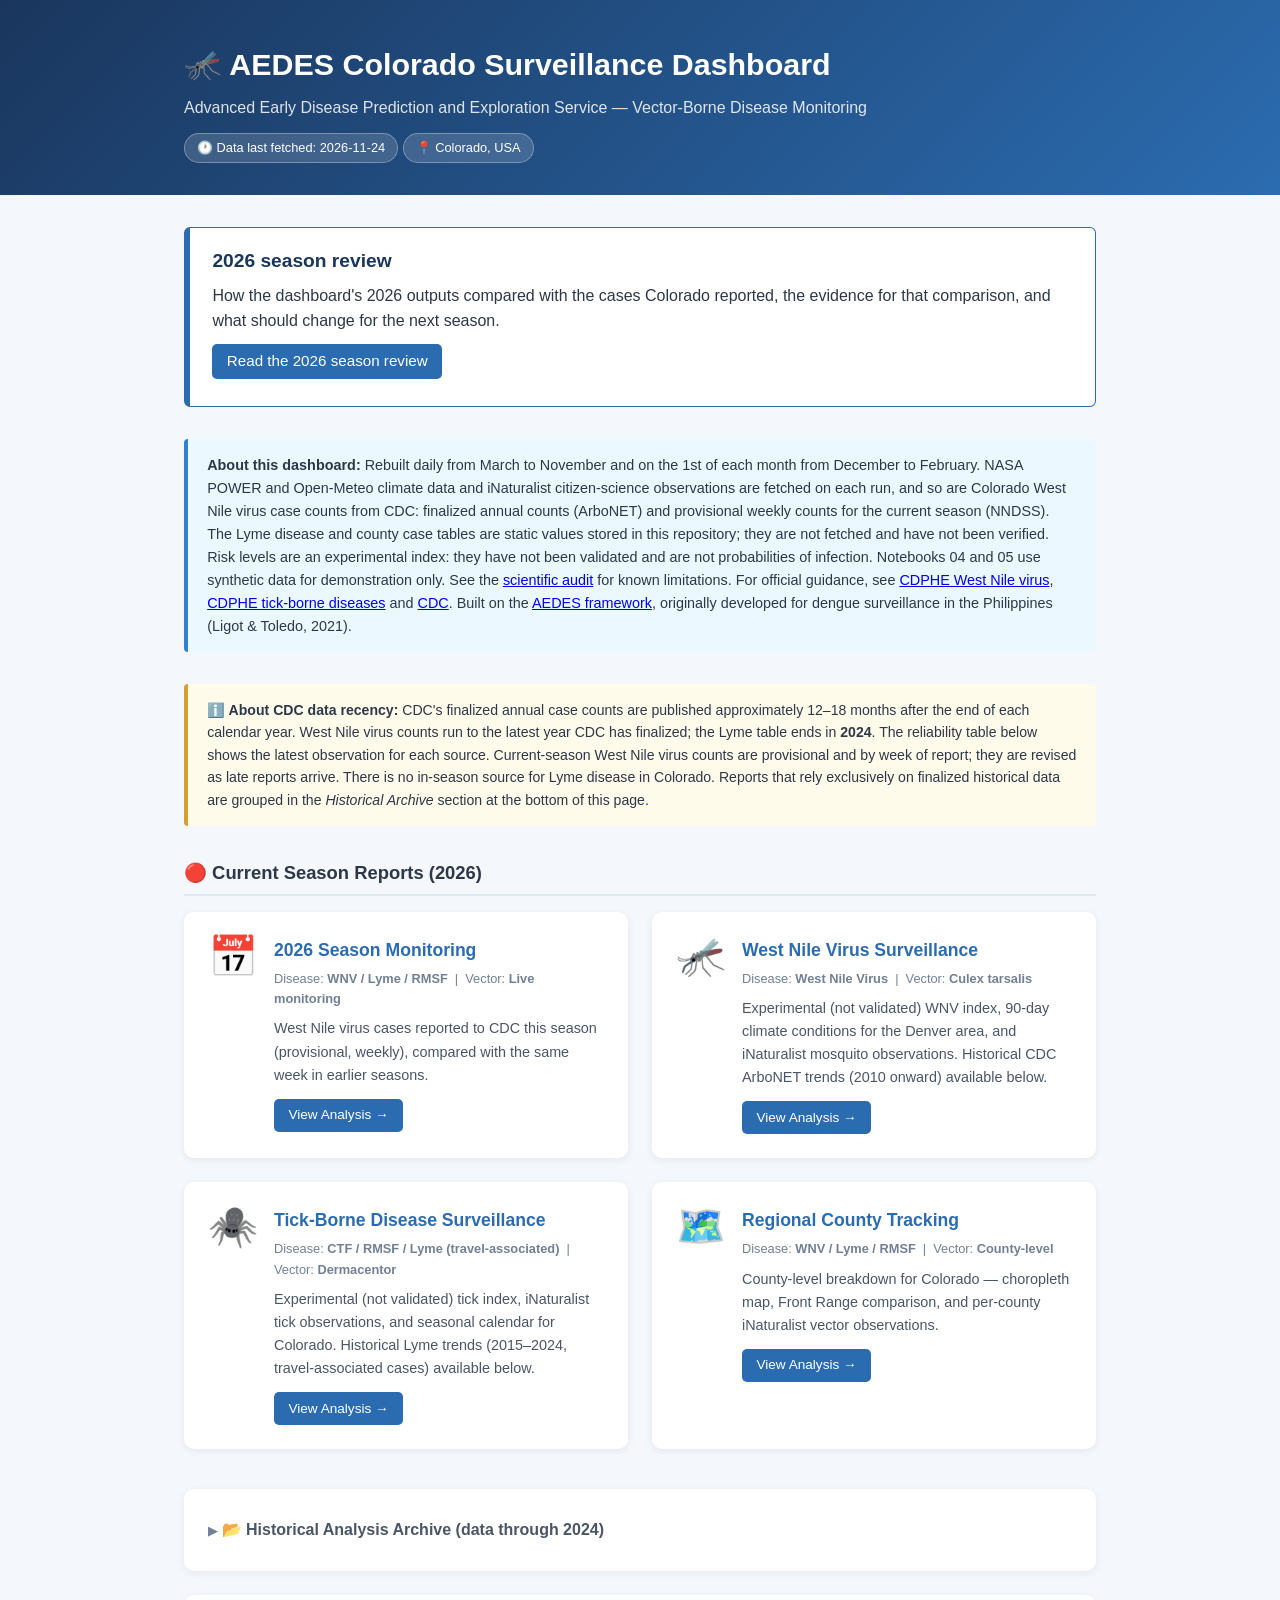
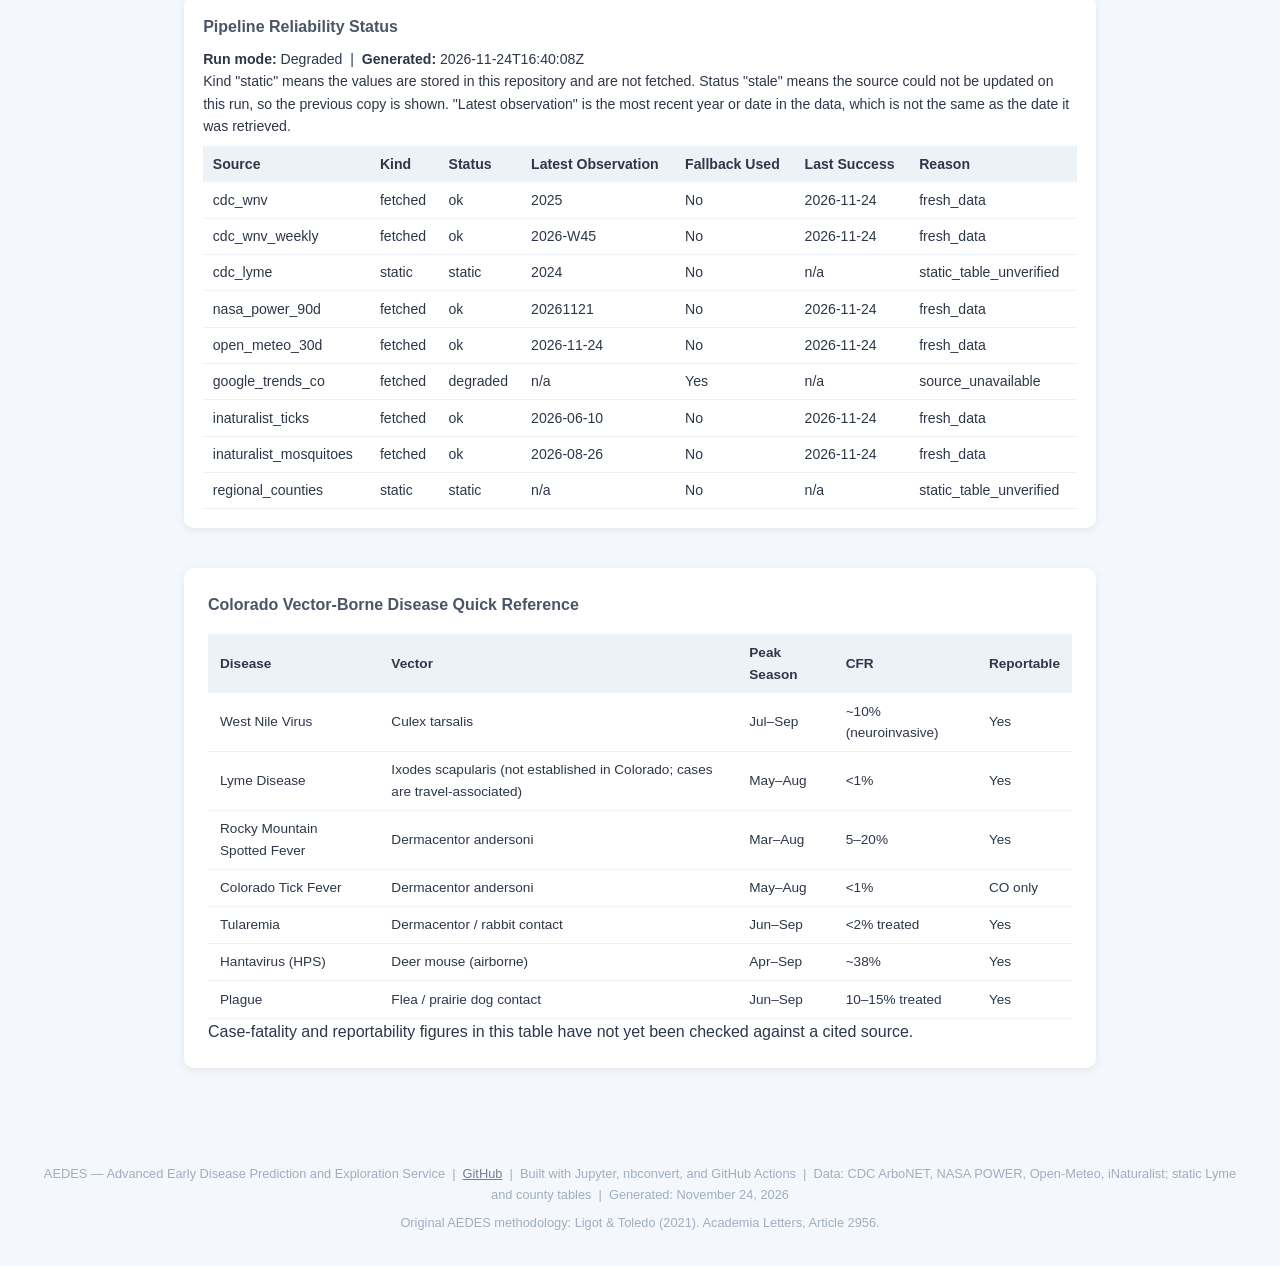
==== commit 11dbcef7: "dashboard: automated update 240 [skip ci] 0fdaedbe766ed97993537cdb03d98a2ce11b13ff" ====
--- a/index.html
+++ b/index.html
@@ -185,7 +185,7 @@
   <div class="container" style="padding-top:0; padding-bottom:0;">
     <h1>🦟 AEDES Colorado Surveillance Dashboard</h1>
     <p>Advanced Early Disease Prediction and Exploration Service — Vector-Borne Disease Monitoring</p>
-    <span class="badge">🕐 Data last fetched: 2026-11-23</span>
+    <span class="badge">🕐 Data last fetched: 2026-11-24</span>
     <span class="badge">📍 Colorado, USA</span>
   </div>
 </header>
@@ -350,7 +350,7 @@
   
   <div class="reliability">
     <h3>Pipeline Reliability Status</h3>
-    <p><strong>Run mode:</strong> Degraded &nbsp;|&nbsp; <strong>Generated:</strong> 2026-11-23T16:45:00Z</p>
+    <p><strong>Run mode:</strong> Degraded &nbsp;|&nbsp; <strong>Generated:</strong> 2026-11-24T16:40:08Z</p>
     <p>Kind "static" means the values are stored in this repository and are not fetched. Status "stale" means
     the source could not be updated on this run, so the previous copy is shown. "Latest observation" is the
     most recent year or date in the data, which is not the same as the date it was retrieved.</p>
@@ -367,14 +367,14 @@
         </tr>
       </thead>
       <tbody>
-        <tr><td>cdc_wnv</td><td>fetched</td><td>ok</td><td>2025</td><td>No</td><td>2026-11-23</td><td>fresh_data</td></tr>
-<tr><td>cdc_wnv_weekly</td><td>fetched</td><td>ok</td><td>2026-W45</td><td>No</td><td>2026-11-23</td><td>fresh_data</td></tr>
+        <tr><td>cdc_wnv</td><td>fetched</td><td>ok</td><td>2025</td><td>No</td><td>2026-11-24</td><td>fresh_data</td></tr>
+<tr><td>cdc_wnv_weekly</td><td>fetched</td><td>ok</td><td>2026-W45</td><td>No</td><td>2026-11-24</td><td>fresh_data</td></tr>
 <tr><td>cdc_lyme</td><td>static</td><td>static</td><td>2024</td><td>No</td><td>n/a</td><td>static_table_unverified</td></tr>
-<tr><td>nasa_power_90d</td><td>fetched</td><td>ok</td><td>20261120</td><td>No</td><td>2026-11-23</td><td>fresh_data</td></tr>
-<tr><td>open_meteo_30d</td><td>fetched</td><td>ok</td><td>2026-11-23</td><td>No</td><td>2026-11-23</td><td>fresh_data</td></tr>
+<tr><td>nasa_power_90d</td><td>fetched</td><td>ok</td><td>20261121</td><td>No</td><td>2026-11-24</td><td>fresh_data</td></tr>
+<tr><td>open_meteo_30d</td><td>fetched</td><td>ok</td><td>2026-11-24</td><td>No</td><td>2026-11-24</td><td>fresh_data</td></tr>
 <tr><td>google_trends_co</td><td>fetched</td><td>degraded</td><td>n/a</td><td>Yes</td><td>n/a</td><td>source_unavailable</td></tr>
-<tr><td>inaturalist_ticks</td><td>fetched</td><td>ok</td><td>2026-06-10</td><td>No</td><td>2026-11-23</td><td>fresh_data</td></tr>
-<tr><td>inaturalist_mosquitoes</td><td>fetched</td><td>ok</td><td>2026-08-26</td><td>No</td><td>2026-11-23</td><td>fresh_data</td></tr>
+<tr><td>inaturalist_ticks</td><td>fetched</td><td>ok</td><td>2026-06-10</td><td>No</td><td>2026-11-24</td><td>fresh_data</td></tr>
+<tr><td>inaturalist_mosquitoes</td><td>fetched</td><td>ok</td><td>2026-08-26</td><td>No</td><td>2026-11-24</td><td>fresh_data</td></tr>
 <tr><td>regional_counties</td><td>static</td><td>static</td><td>n/a</td><td>No</td><td>n/a</td><td>static_table_unverified</td></tr>
       </tbody>
     </table>
@@ -414,7 +414,7 @@
     <a href="https://github.com/mgifford/aedesproject-uif">GitHub</a> &nbsp;|&nbsp;
     Built with Jupyter, nbconvert, and GitHub Actions &nbsp;|&nbsp;
     Data: CDC ArboNET, NASA POWER, Open-Meteo, iNaturalist; static Lyme and county tables &nbsp;|&nbsp;
-    Generated: November 23, 2026
+    Generated: November 24, 2026
   </p>
   <p style="margin-top:0.5rem;">
     Original AEDES methodology: Ligot &amp; Toledo (2021). Academia Letters, Article 2956.
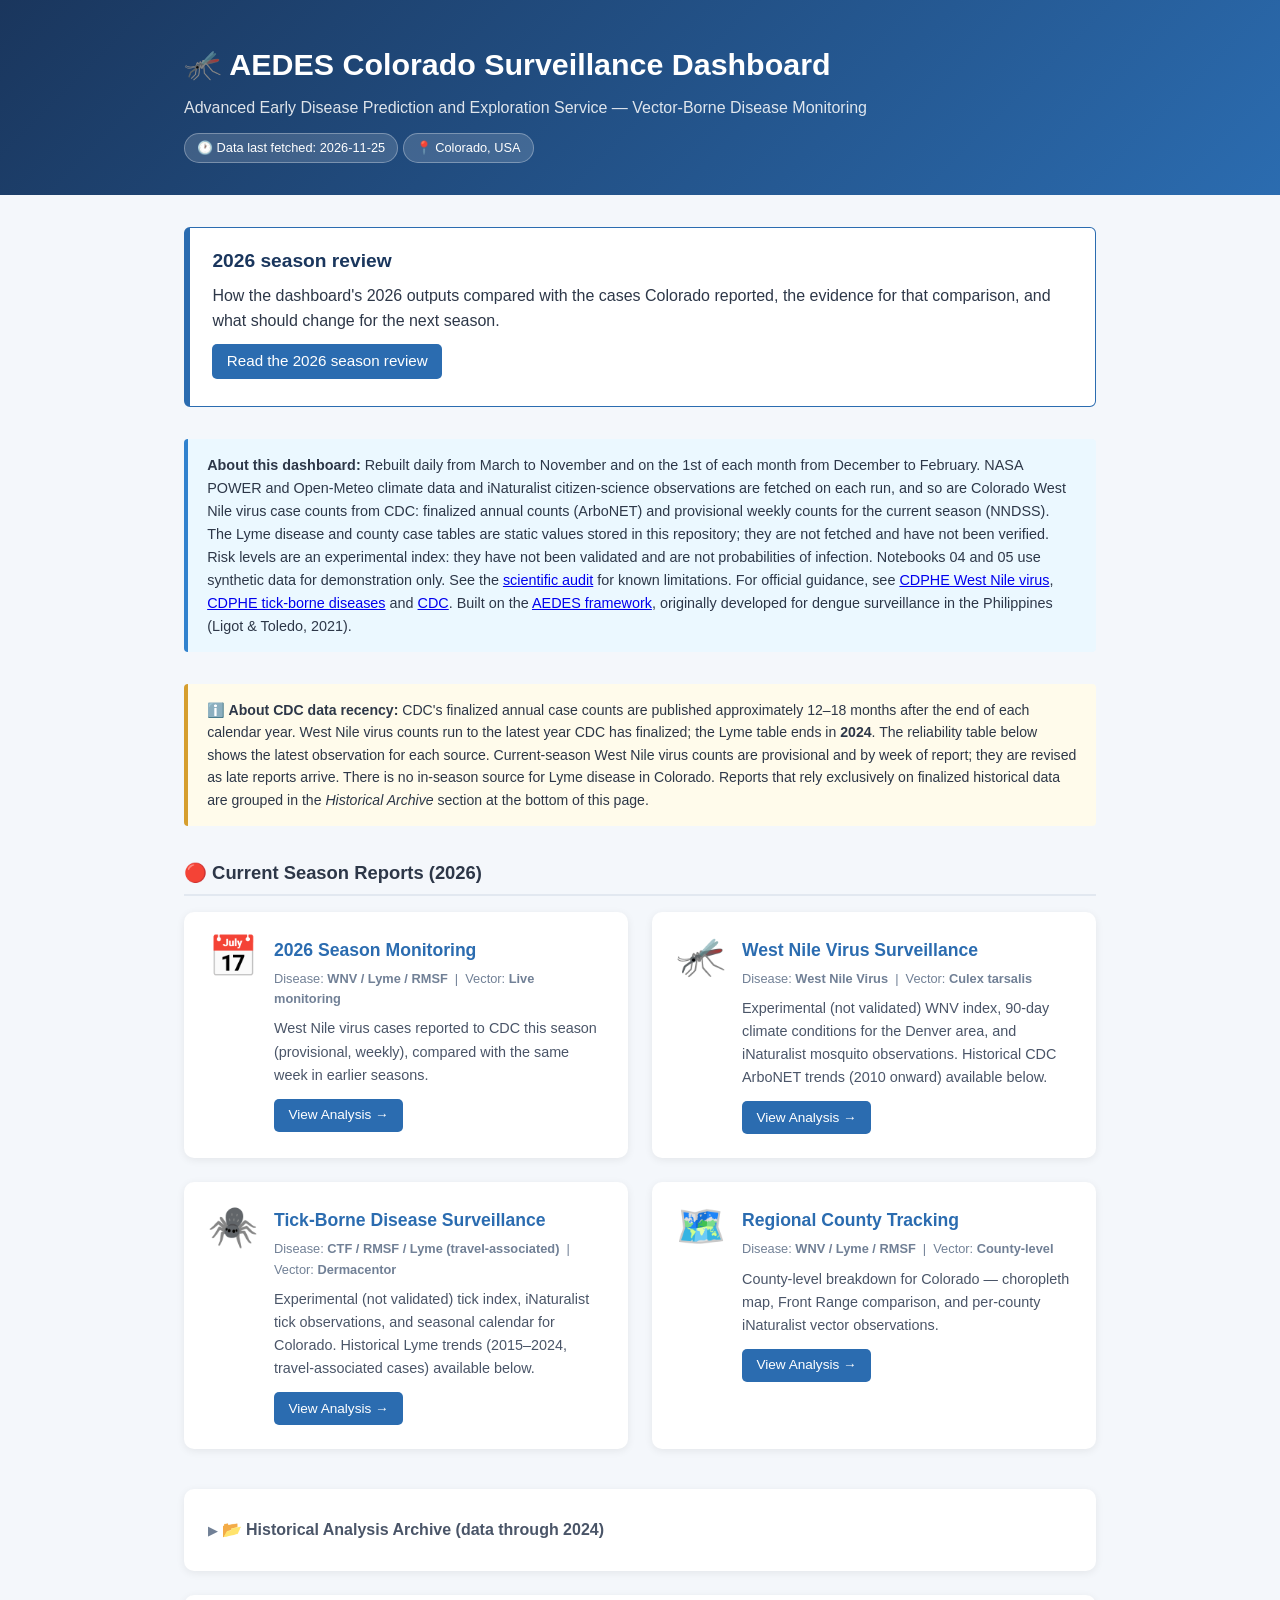
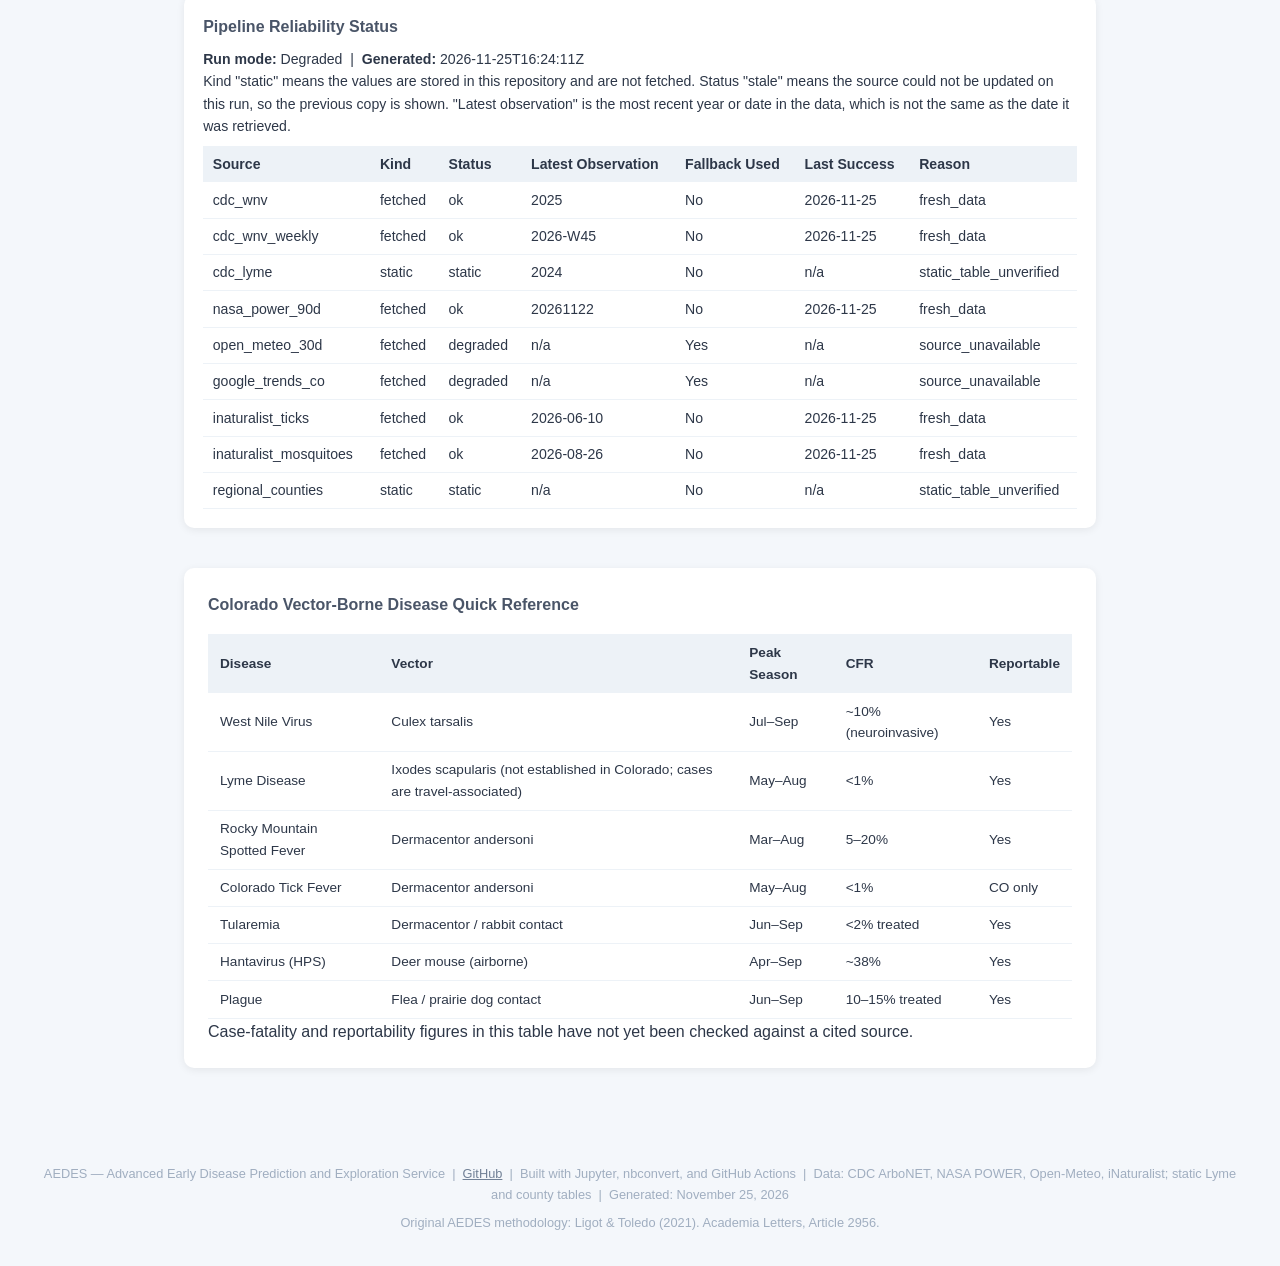
==== commit 966332cc: "dashboard: automated update 241 [skip ci] 0fdaedbe766ed97993537cdb03d98a2ce11b13ff" ====
--- a/index.html
+++ b/index.html
@@ -185,7 +185,7 @@
   <div class="container" style="padding-top:0; padding-bottom:0;">
     <h1>🦟 AEDES Colorado Surveillance Dashboard</h1>
     <p>Advanced Early Disease Prediction and Exploration Service — Vector-Borne Disease Monitoring</p>
-    <span class="badge">🕐 Data last fetched: 2026-11-24</span>
+    <span class="badge">🕐 Data last fetched: 2026-11-25</span>
     <span class="badge">📍 Colorado, USA</span>
   </div>
 </header>
@@ -324,6 +324,17 @@
         <div class="card  card-archive">
           <div class="card-icon">📊</div>
           <div class="card-body">
+            <h2><a href="notebooks/09_model_validation_report.html">09 Model Validation Report</a></h2>
+            <p class="meta">Disease: <strong>Unknown</strong> &nbsp;|&nbsp; Vector: <strong>Unknown</strong></p>
+            <span class="archive-badge">📂 Historical data (through 2024)</span>
+            <p>Surveillance analysis notebook.</p>
+            <a href="notebooks/09_model_validation_report.html" class="btn">View Analysis →</a>
+          </div>
+        </div>
+
+        <div class="card  card-archive">
+          <div class="card-icon">📊</div>
+          <div class="card-body">
             <h2><a href="notebooks/08_comprehensive_surveillance_dashboard.html">08 Comprehensive Surveillance Dashboard</a></h2>
             <p class="meta">Disease: <strong>Unknown</strong> &nbsp;|&nbsp; Vector: <strong>Unknown</strong></p>
             <span class="archive-badge">📂 Historical data (through 2024)</span>
@@ -331,17 +342,6 @@
             <a href="notebooks/08_comprehensive_surveillance_dashboard.html" class="btn">View Analysis →</a>
           </div>
         </div>
-
-        <div class="card  card-archive">
-          <div class="card-icon">📊</div>
-          <div class="card-body">
-            <h2><a href="notebooks/09_model_validation_report.html">09 Model Validation Report</a></h2>
-            <p class="meta">Disease: <strong>Unknown</strong> &nbsp;|&nbsp; Vector: <strong>Unknown</strong></p>
-            <span class="archive-badge">📂 Historical data (through 2024)</span>
-            <p>Surveillance analysis notebook.</p>
-            <a href="notebooks/09_model_validation_report.html" class="btn">View Analysis →</a>
-          </div>
-        </div>
       </div>
     </details>
   </section>
@@ -350,7 +350,7 @@
   
   <div class="reliability">
     <h3>Pipeline Reliability Status</h3>
-    <p><strong>Run mode:</strong> Degraded &nbsp;|&nbsp; <strong>Generated:</strong> 2026-11-24T16:40:08Z</p>
+    <p><strong>Run mode:</strong> Degraded &nbsp;|&nbsp; <strong>Generated:</strong> 2026-11-25T16:24:11Z</p>
     <p>Kind "static" means the values are stored in this repository and are not fetched. Status "stale" means
     the source could not be updated on this run, so the previous copy is shown. "Latest observation" is the
     most recent year or date in the data, which is not the same as the date it was retrieved.</p>
@@ -367,14 +367,14 @@
         </tr>
       </thead>
       <tbody>
-        <tr><td>cdc_wnv</td><td>fetched</td><td>ok</td><td>2025</td><td>No</td><td>2026-11-24</td><td>fresh_data</td></tr>
-<tr><td>cdc_wnv_weekly</td><td>fetched</td><td>ok</td><td>2026-W45</td><td>No</td><td>2026-11-24</td><td>fresh_data</td></tr>
+        <tr><td>cdc_wnv</td><td>fetched</td><td>ok</td><td>2025</td><td>No</td><td>2026-11-25</td><td>fresh_data</td></tr>
+<tr><td>cdc_wnv_weekly</td><td>fetched</td><td>ok</td><td>2026-W45</td><td>No</td><td>2026-11-25</td><td>fresh_data</td></tr>
 <tr><td>cdc_lyme</td><td>static</td><td>static</td><td>2024</td><td>No</td><td>n/a</td><td>static_table_unverified</td></tr>
-<tr><td>nasa_power_90d</td><td>fetched</td><td>ok</td><td>20261121</td><td>No</td><td>2026-11-24</td><td>fresh_data</td></tr>
-<tr><td>open_meteo_30d</td><td>fetched</td><td>ok</td><td>2026-11-24</td><td>No</td><td>2026-11-24</td><td>fresh_data</td></tr>
+<tr><td>nasa_power_90d</td><td>fetched</td><td>ok</td><td>20261122</td><td>No</td><td>2026-11-25</td><td>fresh_data</td></tr>
+<tr><td>open_meteo_30d</td><td>fetched</td><td>degraded</td><td>n/a</td><td>Yes</td><td>n/a</td><td>source_unavailable</td></tr>
 <tr><td>google_trends_co</td><td>fetched</td><td>degraded</td><td>n/a</td><td>Yes</td><td>n/a</td><td>source_unavailable</td></tr>
-<tr><td>inaturalist_ticks</td><td>fetched</td><td>ok</td><td>2026-06-10</td><td>No</td><td>2026-11-24</td><td>fresh_data</td></tr>
-<tr><td>inaturalist_mosquitoes</td><td>fetched</td><td>ok</td><td>2026-08-26</td><td>No</td><td>2026-11-24</td><td>fresh_data</td></tr>
+<tr><td>inaturalist_ticks</td><td>fetched</td><td>ok</td><td>2026-06-10</td><td>No</td><td>2026-11-25</td><td>fresh_data</td></tr>
+<tr><td>inaturalist_mosquitoes</td><td>fetched</td><td>ok</td><td>2026-08-26</td><td>No</td><td>2026-11-25</td><td>fresh_data</td></tr>
 <tr><td>regional_counties</td><td>static</td><td>static</td><td>n/a</td><td>No</td><td>n/a</td><td>static_table_unverified</td></tr>
       </tbody>
     </table>
@@ -414,7 +414,7 @@
     <a href="https://github.com/mgifford/aedesproject-uif">GitHub</a> &nbsp;|&nbsp;
     Built with Jupyter, nbconvert, and GitHub Actions &nbsp;|&nbsp;
     Data: CDC ArboNET, NASA POWER, Open-Meteo, iNaturalist; static Lyme and county tables &nbsp;|&nbsp;
-    Generated: November 24, 2026
+    Generated: November 25, 2026
   </p>
   <p style="margin-top:0.5rem;">
     Original AEDES methodology: Ligot &amp; Toledo (2021). Academia Letters, Article 2956.
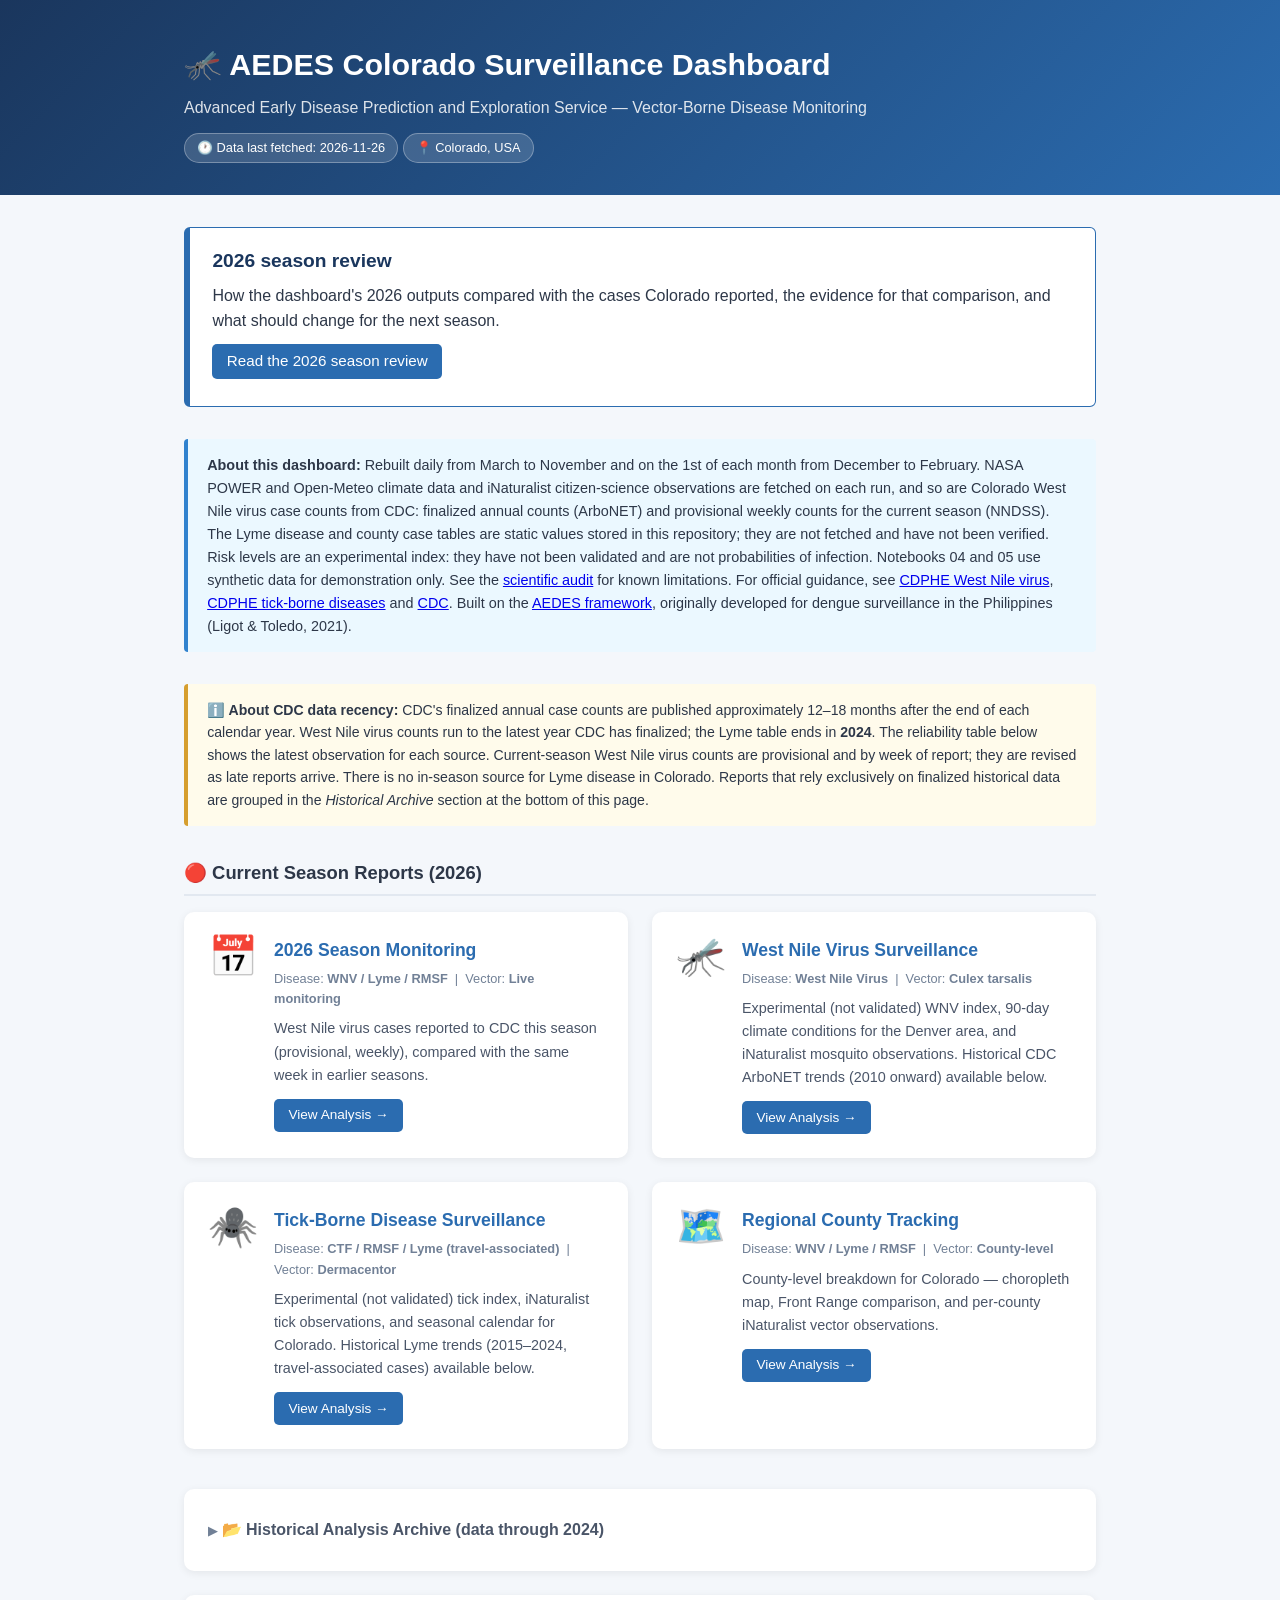
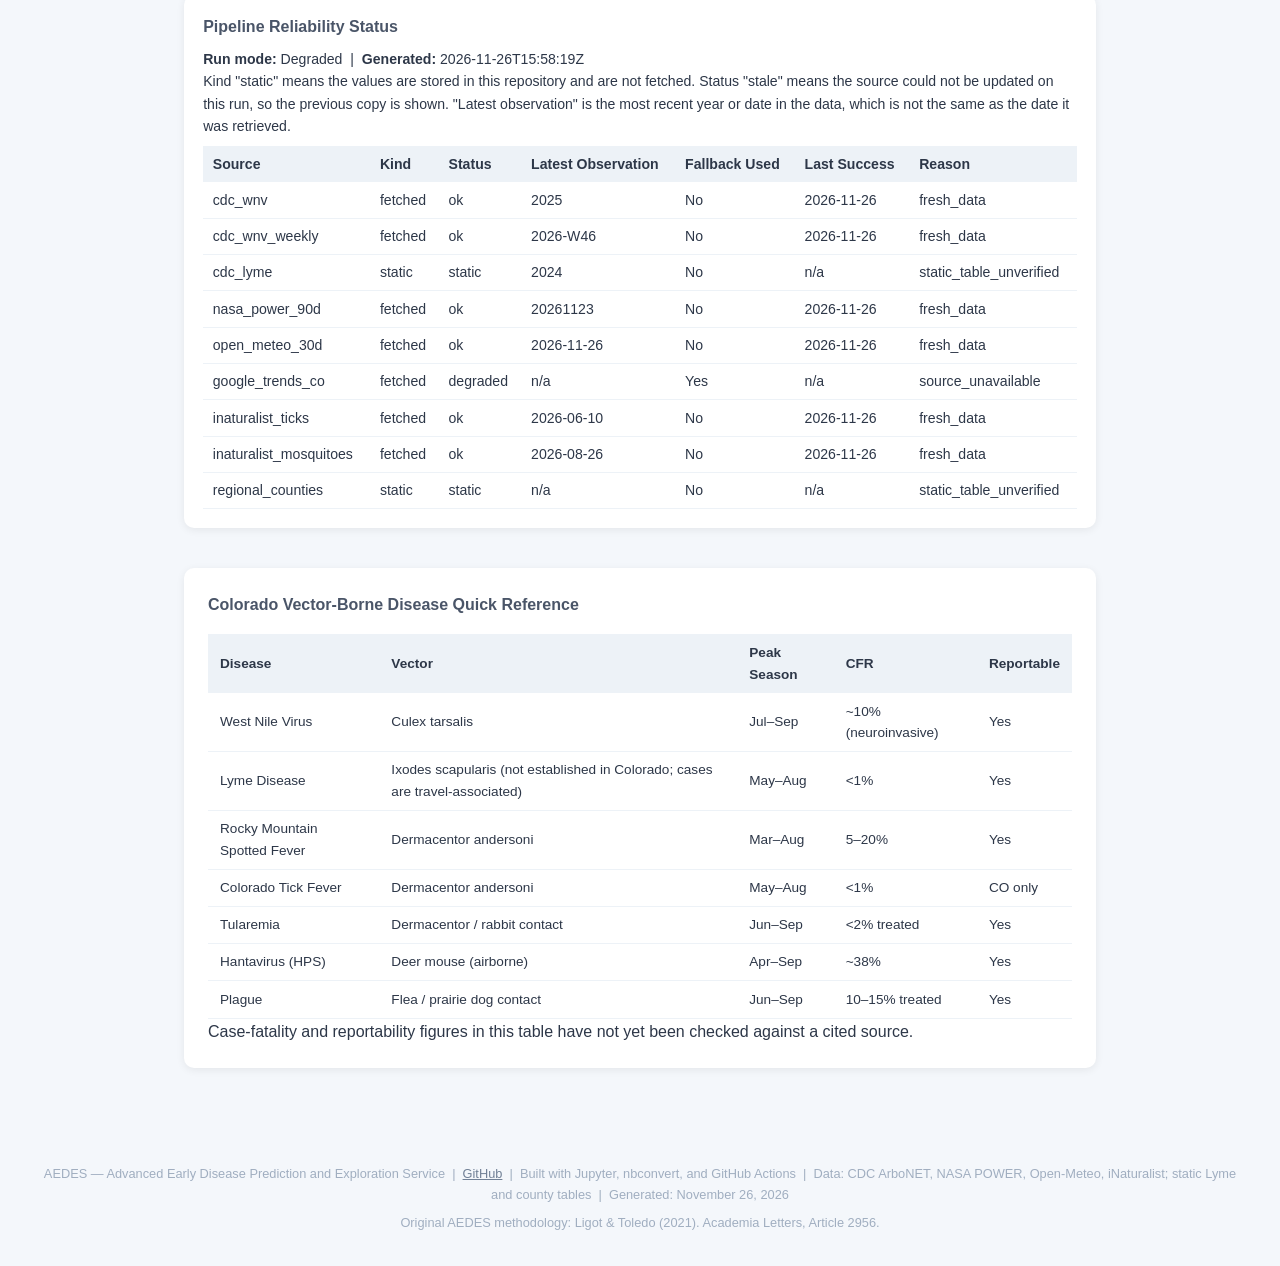
==== commit 4e39ceb9: "dashboard: automated update 242 [skip ci] 0fdaedbe766ed97993537cdb03d98a2ce11b13ff" ====
--- a/index.html
+++ b/index.html
@@ -185,7 +185,7 @@
   <div class="container" style="padding-top:0; padding-bottom:0;">
     <h1>🦟 AEDES Colorado Surveillance Dashboard</h1>
     <p>Advanced Early Disease Prediction and Exploration Service — Vector-Borne Disease Monitoring</p>
-    <span class="badge">🕐 Data last fetched: 2026-11-25</span>
+    <span class="badge">🕐 Data last fetched: 2026-11-26</span>
     <span class="badge">📍 Colorado, USA</span>
   </div>
 </header>
@@ -324,6 +324,17 @@
         <div class="card  card-archive">
           <div class="card-icon">📊</div>
           <div class="card-body">
+            <h2><a href="notebooks/08_comprehensive_surveillance_dashboard.html">08 Comprehensive Surveillance Dashboard</a></h2>
+            <p class="meta">Disease: <strong>Unknown</strong> &nbsp;|&nbsp; Vector: <strong>Unknown</strong></p>
+            <span class="archive-badge">📂 Historical data (through 2024)</span>
+            <p>Surveillance analysis notebook.</p>
+            <a href="notebooks/08_comprehensive_surveillance_dashboard.html" class="btn">View Analysis →</a>
+          </div>
+        </div>
+
+        <div class="card  card-archive">
+          <div class="card-icon">📊</div>
+          <div class="card-body">
             <h2><a href="notebooks/09_model_validation_report.html">09 Model Validation Report</a></h2>
             <p class="meta">Disease: <strong>Unknown</strong> &nbsp;|&nbsp; Vector: <strong>Unknown</strong></p>
             <span class="archive-badge">📂 Historical data (through 2024)</span>
@@ -331,17 +342,6 @@
             <a href="notebooks/09_model_validation_report.html" class="btn">View Analysis →</a>
           </div>
         </div>
-
-        <div class="card  card-archive">
-          <div class="card-icon">📊</div>
-          <div class="card-body">
-            <h2><a href="notebooks/08_comprehensive_surveillance_dashboard.html">08 Comprehensive Surveillance Dashboard</a></h2>
-            <p class="meta">Disease: <strong>Unknown</strong> &nbsp;|&nbsp; Vector: <strong>Unknown</strong></p>
-            <span class="archive-badge">📂 Historical data (through 2024)</span>
-            <p>Surveillance analysis notebook.</p>
-            <a href="notebooks/08_comprehensive_surveillance_dashboard.html" class="btn">View Analysis →</a>
-          </div>
-        </div>
       </div>
     </details>
   </section>
@@ -350,7 +350,7 @@
   
   <div class="reliability">
     <h3>Pipeline Reliability Status</h3>
-    <p><strong>Run mode:</strong> Degraded &nbsp;|&nbsp; <strong>Generated:</strong> 2026-11-25T16:24:11Z</p>
+    <p><strong>Run mode:</strong> Degraded &nbsp;|&nbsp; <strong>Generated:</strong> 2026-11-26T15:58:19Z</p>
     <p>Kind "static" means the values are stored in this repository and are not fetched. Status "stale" means
     the source could not be updated on this run, so the previous copy is shown. "Latest observation" is the
     most recent year or date in the data, which is not the same as the date it was retrieved.</p>
@@ -367,14 +367,14 @@
         </tr>
       </thead>
       <tbody>
-        <tr><td>cdc_wnv</td><td>fetched</td><td>ok</td><td>2025</td><td>No</td><td>2026-11-25</td><td>fresh_data</td></tr>
-<tr><td>cdc_wnv_weekly</td><td>fetched</td><td>ok</td><td>2026-W45</td><td>No</td><td>2026-11-25</td><td>fresh_data</td></tr>
+        <tr><td>cdc_wnv</td><td>fetched</td><td>ok</td><td>2025</td><td>No</td><td>2026-11-26</td><td>fresh_data</td></tr>
+<tr><td>cdc_wnv_weekly</td><td>fetched</td><td>ok</td><td>2026-W46</td><td>No</td><td>2026-11-26</td><td>fresh_data</td></tr>
 <tr><td>cdc_lyme</td><td>static</td><td>static</td><td>2024</td><td>No</td><td>n/a</td><td>static_table_unverified</td></tr>
-<tr><td>nasa_power_90d</td><td>fetched</td><td>ok</td><td>20261122</td><td>No</td><td>2026-11-25</td><td>fresh_data</td></tr>
-<tr><td>open_meteo_30d</td><td>fetched</td><td>degraded</td><td>n/a</td><td>Yes</td><td>n/a</td><td>source_unavailable</td></tr>
+<tr><td>nasa_power_90d</td><td>fetched</td><td>ok</td><td>20261123</td><td>No</td><td>2026-11-26</td><td>fresh_data</td></tr>
+<tr><td>open_meteo_30d</td><td>fetched</td><td>ok</td><td>2026-11-26</td><td>No</td><td>2026-11-26</td><td>fresh_data</td></tr>
 <tr><td>google_trends_co</td><td>fetched</td><td>degraded</td><td>n/a</td><td>Yes</td><td>n/a</td><td>source_unavailable</td></tr>
-<tr><td>inaturalist_ticks</td><td>fetched</td><td>ok</td><td>2026-06-10</td><td>No</td><td>2026-11-25</td><td>fresh_data</td></tr>
-<tr><td>inaturalist_mosquitoes</td><td>fetched</td><td>ok</td><td>2026-08-26</td><td>No</td><td>2026-11-25</td><td>fresh_data</td></tr>
+<tr><td>inaturalist_ticks</td><td>fetched</td><td>ok</td><td>2026-06-10</td><td>No</td><td>2026-11-26</td><td>fresh_data</td></tr>
+<tr><td>inaturalist_mosquitoes</td><td>fetched</td><td>ok</td><td>2026-08-26</td><td>No</td><td>2026-11-26</td><td>fresh_data</td></tr>
 <tr><td>regional_counties</td><td>static</td><td>static</td><td>n/a</td><td>No</td><td>n/a</td><td>static_table_unverified</td></tr>
       </tbody>
     </table>
@@ -414,7 +414,7 @@
     <a href="https://github.com/mgifford/aedesproject-uif">GitHub</a> &nbsp;|&nbsp;
     Built with Jupyter, nbconvert, and GitHub Actions &nbsp;|&nbsp;
     Data: CDC ArboNET, NASA POWER, Open-Meteo, iNaturalist; static Lyme and county tables &nbsp;|&nbsp;
-    Generated: November 25, 2026
+    Generated: November 26, 2026
   </p>
   <p style="margin-top:0.5rem;">
     Original AEDES methodology: Ligot &amp; Toledo (2021). Academia Letters, Article 2956.
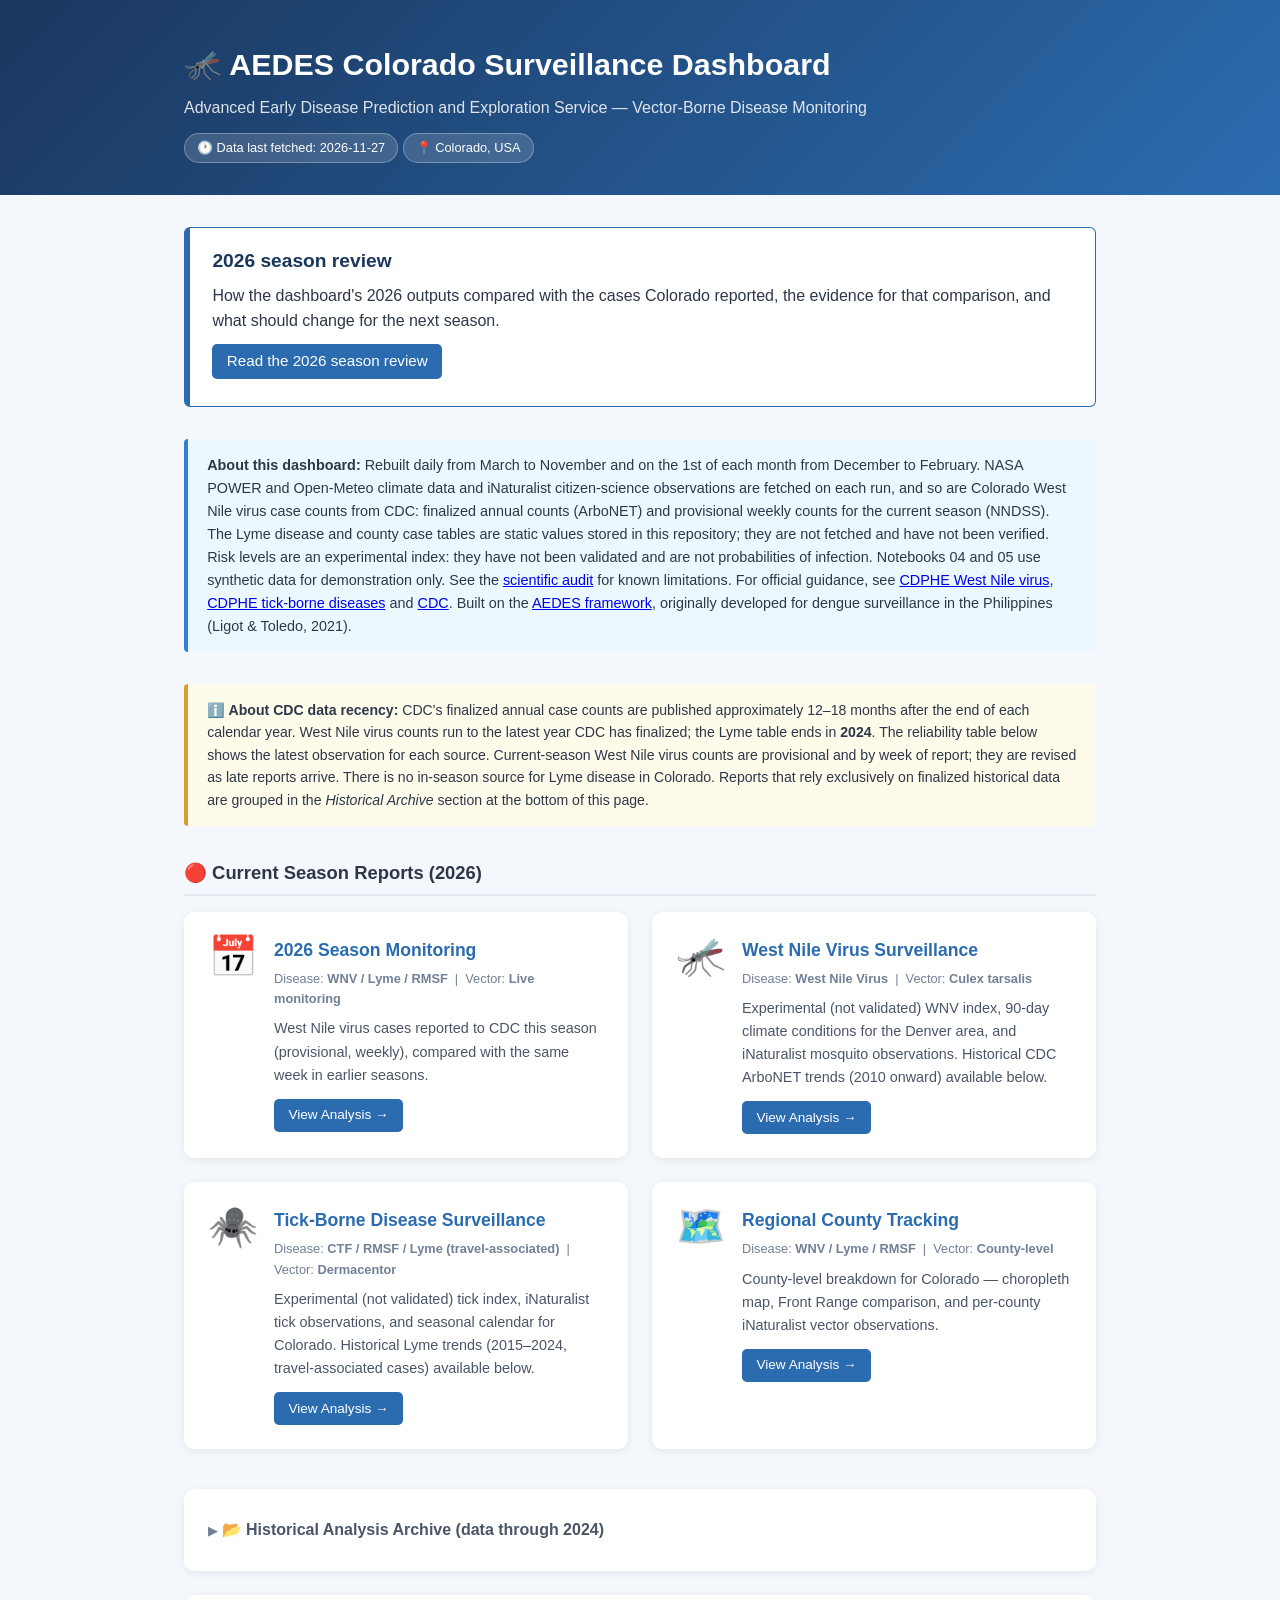
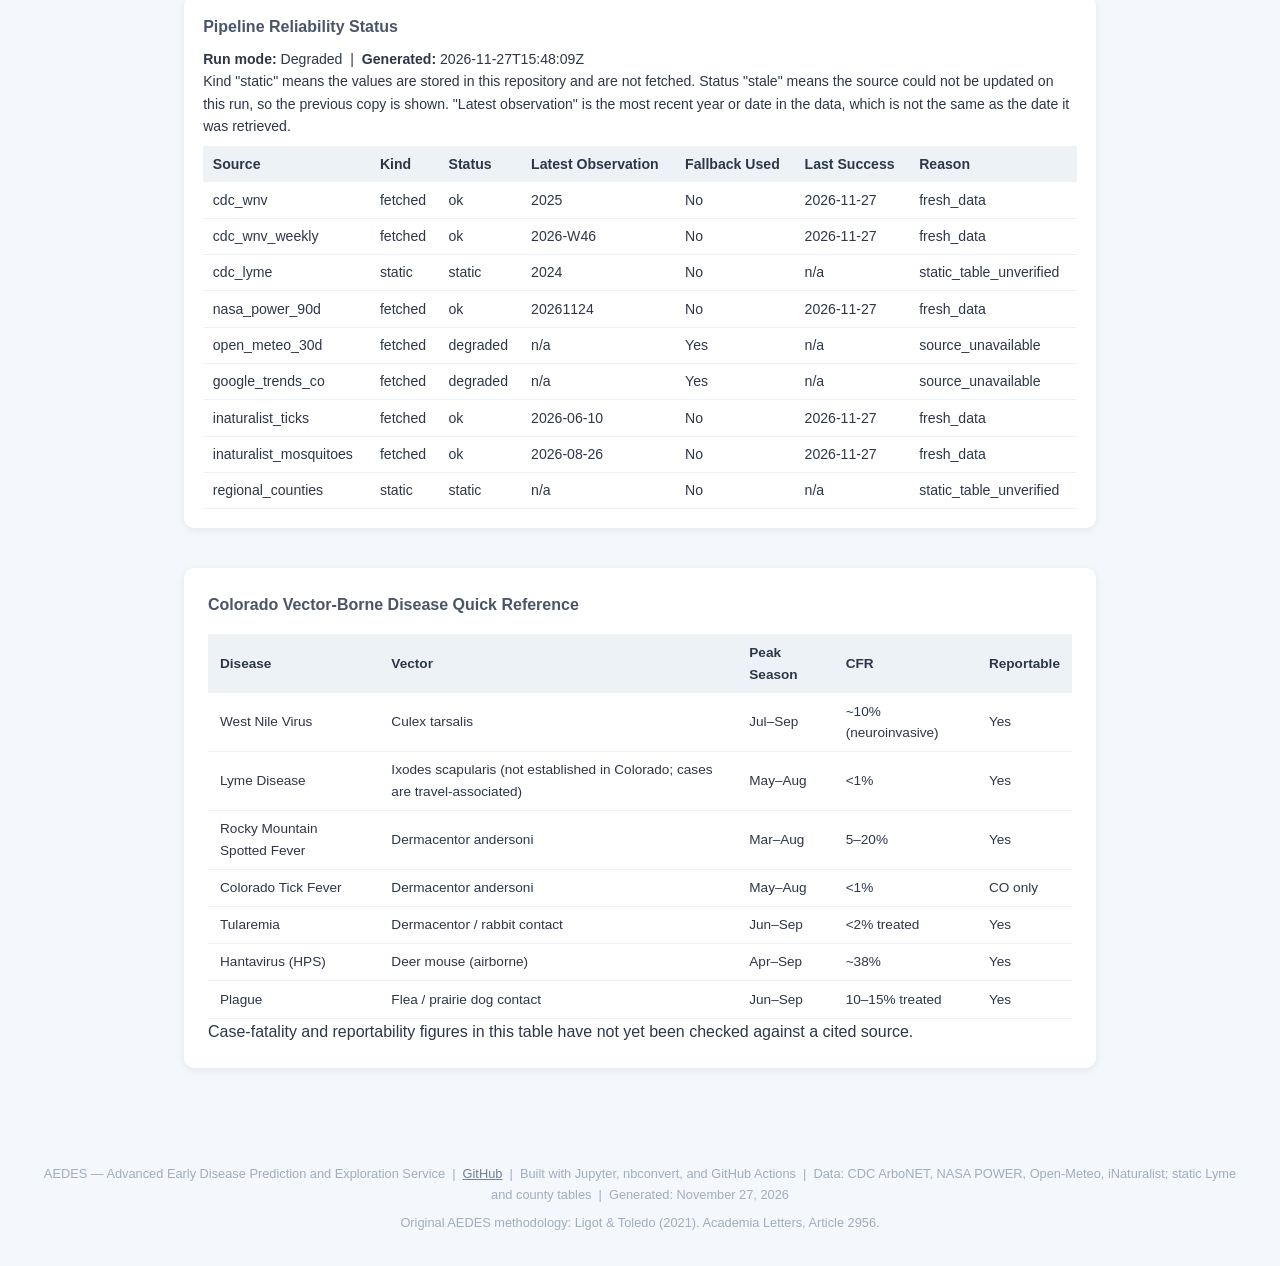
==== commit e47d4795: "dashboard: automated update 243 [skip ci] 0fdaedbe766ed97993537cdb03d98a2ce11b13ff" ====
--- a/index.html
+++ b/index.html
@@ -185,7 +185,7 @@
   <div class="container" style="padding-top:0; padding-bottom:0;">
     <h1>🦟 AEDES Colorado Surveillance Dashboard</h1>
     <p>Advanced Early Disease Prediction and Exploration Service — Vector-Borne Disease Monitoring</p>
-    <span class="badge">🕐 Data last fetched: 2026-11-26</span>
+    <span class="badge">🕐 Data last fetched: 2026-11-27</span>
     <span class="badge">📍 Colorado, USA</span>
   </div>
 </header>
@@ -350,7 +350,7 @@
   
   <div class="reliability">
     <h3>Pipeline Reliability Status</h3>
-    <p><strong>Run mode:</strong> Degraded &nbsp;|&nbsp; <strong>Generated:</strong> 2026-11-26T15:58:19Z</p>
+    <p><strong>Run mode:</strong> Degraded &nbsp;|&nbsp; <strong>Generated:</strong> 2026-11-27T15:48:09Z</p>
     <p>Kind "static" means the values are stored in this repository and are not fetched. Status "stale" means
     the source could not be updated on this run, so the previous copy is shown. "Latest observation" is the
     most recent year or date in the data, which is not the same as the date it was retrieved.</p>
@@ -367,14 +367,14 @@
         </tr>
       </thead>
       <tbody>
-        <tr><td>cdc_wnv</td><td>fetched</td><td>ok</td><td>2025</td><td>No</td><td>2026-11-26</td><td>fresh_data</td></tr>
-<tr><td>cdc_wnv_weekly</td><td>fetched</td><td>ok</td><td>2026-W46</td><td>No</td><td>2026-11-26</td><td>fresh_data</td></tr>
+        <tr><td>cdc_wnv</td><td>fetched</td><td>ok</td><td>2025</td><td>No</td><td>2026-11-27</td><td>fresh_data</td></tr>
+<tr><td>cdc_wnv_weekly</td><td>fetched</td><td>ok</td><td>2026-W46</td><td>No</td><td>2026-11-27</td><td>fresh_data</td></tr>
 <tr><td>cdc_lyme</td><td>static</td><td>static</td><td>2024</td><td>No</td><td>n/a</td><td>static_table_unverified</td></tr>
-<tr><td>nasa_power_90d</td><td>fetched</td><td>ok</td><td>20261123</td><td>No</td><td>2026-11-26</td><td>fresh_data</td></tr>
-<tr><td>open_meteo_30d</td><td>fetched</td><td>ok</td><td>2026-11-26</td><td>No</td><td>2026-11-26</td><td>fresh_data</td></tr>
+<tr><td>nasa_power_90d</td><td>fetched</td><td>ok</td><td>20261124</td><td>No</td><td>2026-11-27</td><td>fresh_data</td></tr>
+<tr><td>open_meteo_30d</td><td>fetched</td><td>degraded</td><td>n/a</td><td>Yes</td><td>n/a</td><td>source_unavailable</td></tr>
 <tr><td>google_trends_co</td><td>fetched</td><td>degraded</td><td>n/a</td><td>Yes</td><td>n/a</td><td>source_unavailable</td></tr>
-<tr><td>inaturalist_ticks</td><td>fetched</td><td>ok</td><td>2026-06-10</td><td>No</td><td>2026-11-26</td><td>fresh_data</td></tr>
-<tr><td>inaturalist_mosquitoes</td><td>fetched</td><td>ok</td><td>2026-08-26</td><td>No</td><td>2026-11-26</td><td>fresh_data</td></tr>
+<tr><td>inaturalist_ticks</td><td>fetched</td><td>ok</td><td>2026-06-10</td><td>No</td><td>2026-11-27</td><td>fresh_data</td></tr>
+<tr><td>inaturalist_mosquitoes</td><td>fetched</td><td>ok</td><td>2026-08-26</td><td>No</td><td>2026-11-27</td><td>fresh_data</td></tr>
 <tr><td>regional_counties</td><td>static</td><td>static</td><td>n/a</td><td>No</td><td>n/a</td><td>static_table_unverified</td></tr>
       </tbody>
     </table>
@@ -414,7 +414,7 @@
     <a href="https://github.com/mgifford/aedesproject-uif">GitHub</a> &nbsp;|&nbsp;
     Built with Jupyter, nbconvert, and GitHub Actions &nbsp;|&nbsp;
     Data: CDC ArboNET, NASA POWER, Open-Meteo, iNaturalist; static Lyme and county tables &nbsp;|&nbsp;
-    Generated: November 26, 2026
+    Generated: November 27, 2026
   </p>
   <p style="margin-top:0.5rem;">
     Original AEDES methodology: Ligot &amp; Toledo (2021). Academia Letters, Article 2956.
